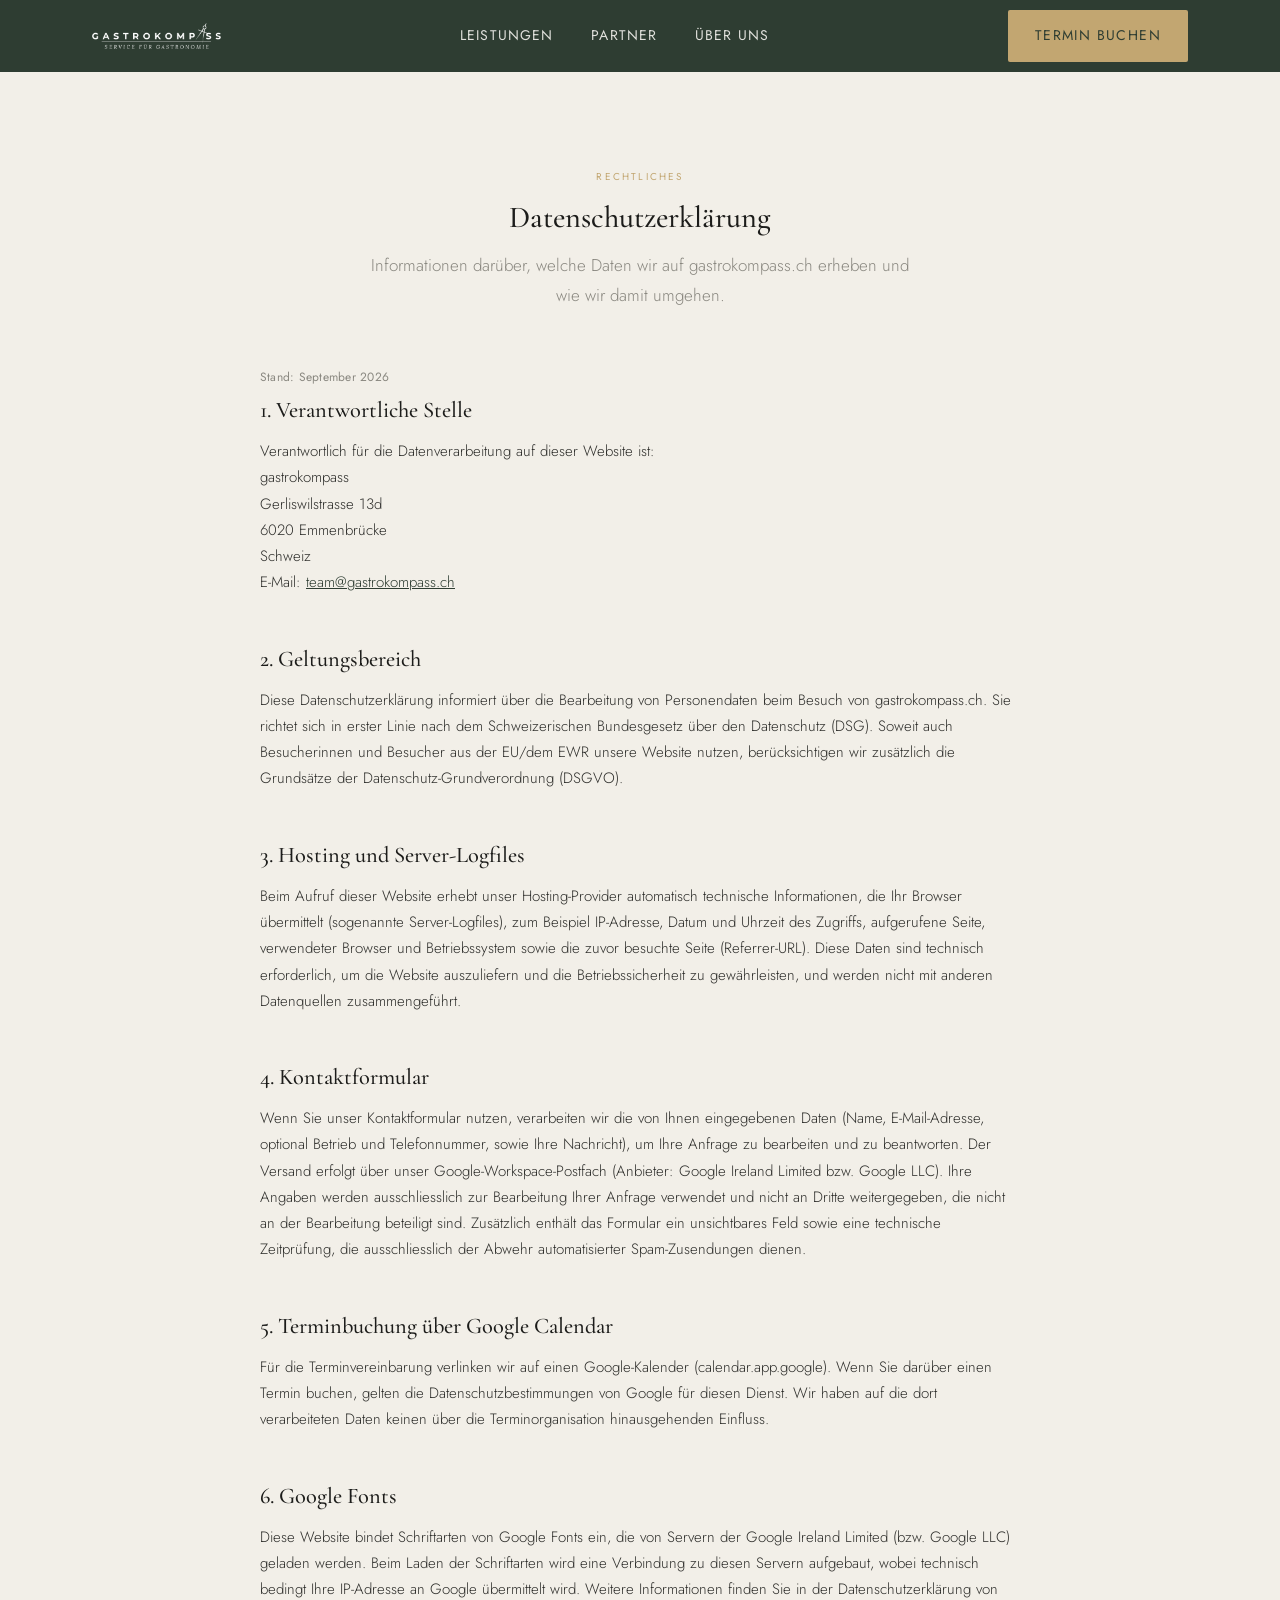
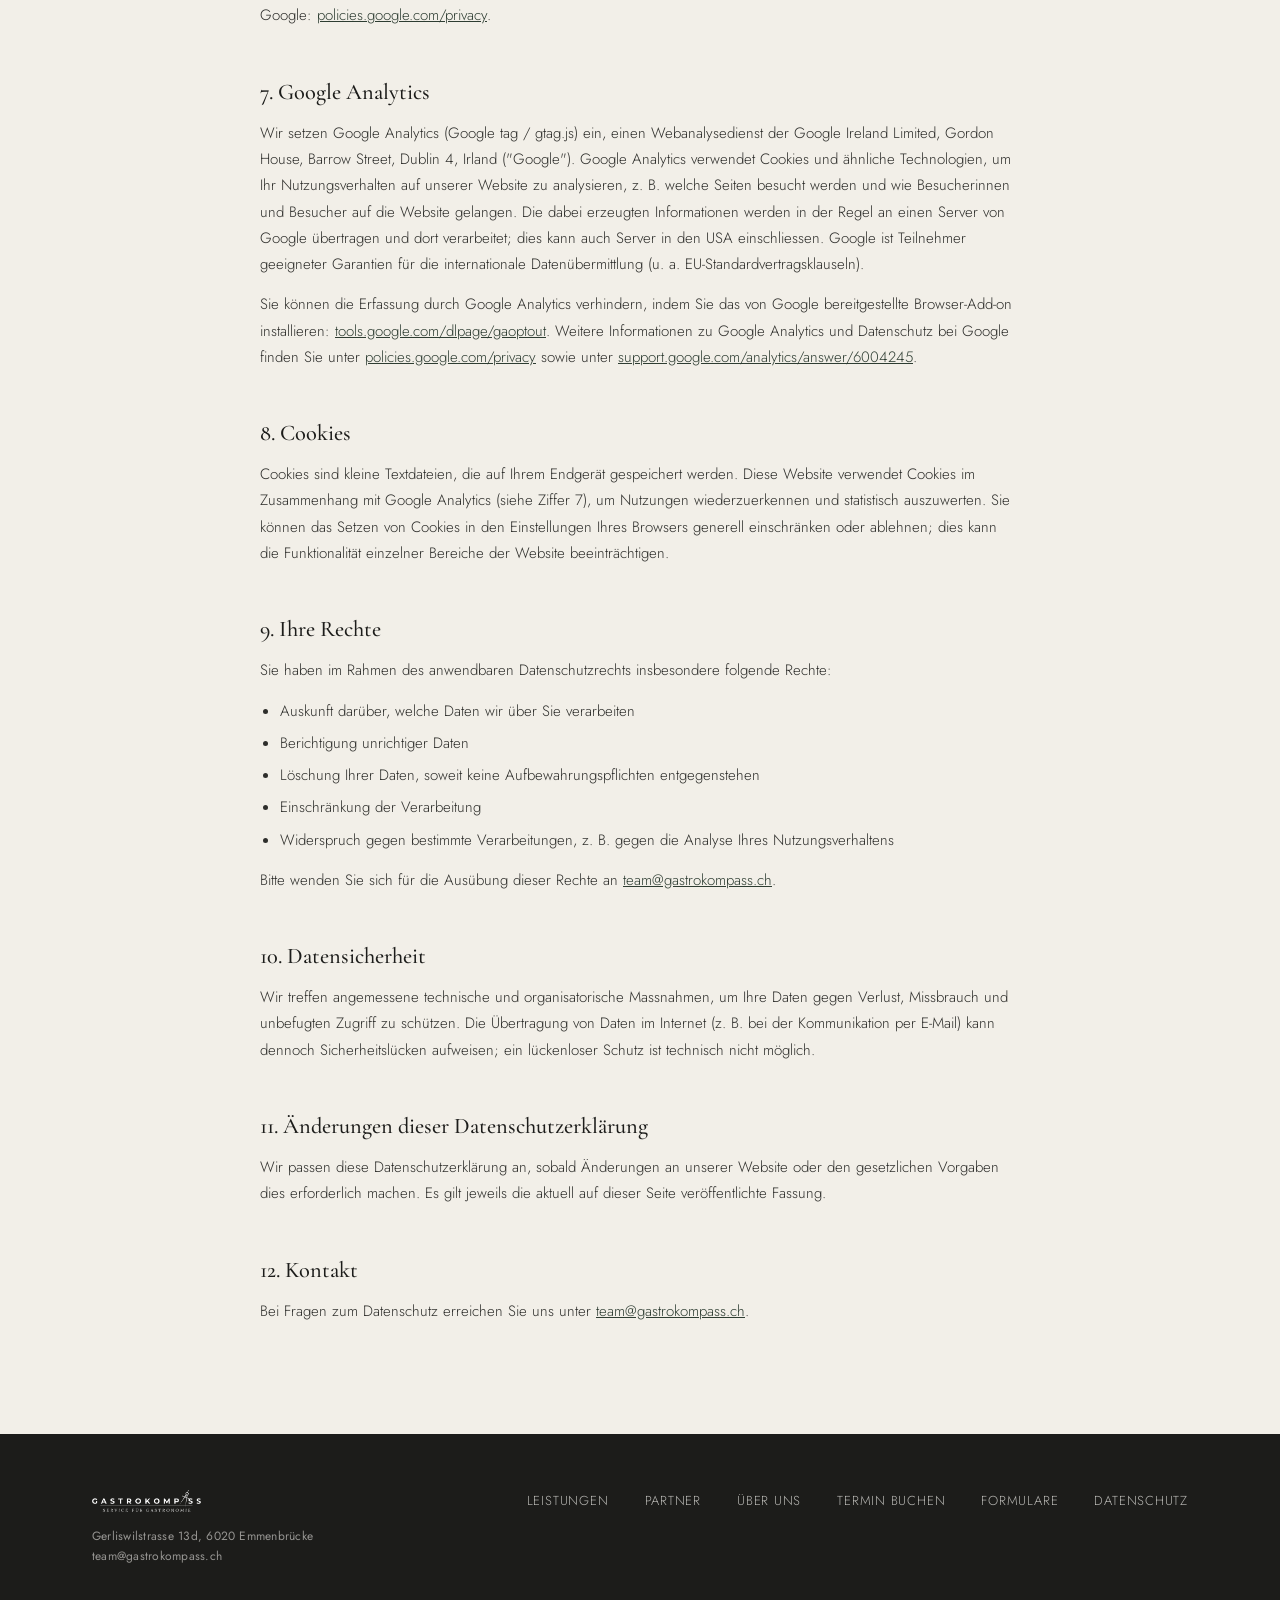
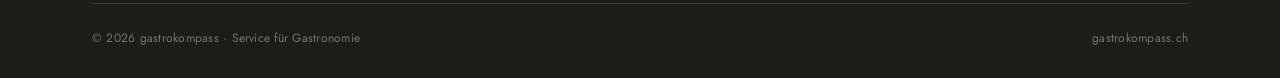
==== datenschutz.html @ 925b4db6 "Datenschutzerklärung ergänzen - Neue Seite datenschutz.html mit Informationen zu Hosting/Server-Logf" ====
<!DOCTYPE html>
<html lang="de">
<head>
<meta charset="UTF-8">
<meta name="viewport" content="width=device-width, initial-scale=1.0">

<!-- Google tag (gtag.js) -->
<script async src="https://www.googletagmanager.com/gtag/js?id=G-KSNFC1RGY9"></script>
<script>
  window.dataLayer = window.dataLayer || [];
  function gtag(){dataLayer.push(arguments);}
  gtag('js', new Date());

  gtag('config', 'G-KSNFC1RGY9');
</script>

<title>Datenschutzerklärung | gastrokompass</title>
<meta name="description" content="Datenschutzerklärung von gastrokompass — Informationen zur Verarbeitung personenbezogener Daten auf gastrokompass.ch.">
<link rel="canonical" href="https://www.gastrokompass.ch/datenschutz.html">
<link rel="icon" type="image/png" href="img/compass.png">
<link rel="preconnect" href="https://fonts.googleapis.com">
<link rel="preconnect" href="https://fonts.gstatic.com" crossorigin>
<link href="https://fonts.googleapis.com/css2?family=Cormorant+Garamond:ital,wght@0,300;0,400;0,500;0,600;1,300;1,400&family=Jost:wght@200;300;400;500&display=swap" rel="stylesheet">
<link rel="stylesheet" href="css/base.css">
<link rel="stylesheet" href="css/legal.css">
</head>
<body>

<header>
  <div class="wrap nav-inner">
    <a href="index.html" class="logo-link"><img src="img/logo.png" alt="gastrokompass"></a>
    <nav class="primary-nav">
      <a class="nav-link" href="index.html#leistungen">Leistungen</a>
      <a class="nav-link" href="index.html#partner">Partner</a>
      <a class="nav-link" href="index.html#ueber-uns">Über uns</a>
    </nav>
    <div class="nav-cta">
      <a class="btn btn-accent" href="index.html#termin">Termin buchen</a>
      <button class="burger" id="burgerBtn" aria-label="Menü öffnen">
        <span></span><span></span><span></span>
      </button>
    </div>
  </div>
  <div class="mobile-panel" id="mobilePanel">
    <a href="index.html#leistungen">Leistungen</a>
    <a href="index.html#partner">Partner</a>
    <a href="index.html#ueber-uns">Über uns</a>
    <a href="index.html#termin">Termin buchen</a>
  </div>
</header>

<section class="block">
  <div class="wrap">
    <div class="section-head">
      <span class="eyebrow">Rechtliches</span>
      <h1 class="heading-section">Datenschutzerklärung</h1>
      <p class="lead">Informationen darüber, welche Daten wir auf gastrokompass.ch erheben und wie wir damit umgehen.</p>
    </div>

    <div class="legal-content">
      <span class="caption">Stand: September 2026</span>

      <h2>1. Verantwortliche Stelle</h2>
      <p>
        Verantwortlich für die Datenverarbeitung auf dieser Website ist:<br>
        gastrokompass<br>
        Gerliswilstrasse 13d<br>
        6020 Emmenbrücke<br>
        Schweiz<br>
        E-Mail: <a href="mailto:team@gastrokompass.ch">team@gastrokompass.ch</a>
      </p>

      <h2>2. Geltungsbereich</h2>
      <p>
        Diese Datenschutzerklärung informiert über die Bearbeitung von Personendaten beim Besuch
        von gastrokompass.ch. Sie richtet sich in erster Linie nach dem Schweizerischen
        Bundesgesetz über den Datenschutz (DSG). Soweit auch Besucherinnen und Besucher aus der
        EU/dem EWR unsere Website nutzen, berücksichtigen wir zusätzlich die Grundsätze der
        Datenschutz-Grundverordnung (DSGVO).
      </p>

      <h2>3. Hosting und Server-Logfiles</h2>
      <p>
        Beim Aufruf dieser Website erhebt unser Hosting-Provider automatisch technische
        Informationen, die Ihr Browser übermittelt (sogenannte Server-Logfiles), zum Beispiel
        IP-Adresse, Datum und Uhrzeit des Zugriffs, aufgerufene Seite, verwendeter Browser und
        Betriebssystem sowie die zuvor besuchte Seite (Referrer-URL). Diese Daten sind technisch
        erforderlich, um die Website auszuliefern und die Betriebssicherheit zu gewährleisten, und
        werden nicht mit anderen Datenquellen zusammengeführt.
      </p>

      <h2>4. Kontaktformular</h2>
      <p>
        Wenn Sie unser Kontaktformular nutzen, verarbeiten wir die von Ihnen eingegebenen Daten
        (Name, E-Mail-Adresse, optional Betrieb und Telefonnummer, sowie Ihre Nachricht), um Ihre
        Anfrage zu bearbeiten und zu beantworten. Der Versand erfolgt über unser
        Google-Workspace-Postfach (Anbieter: Google Ireland Limited bzw. Google LLC). Ihre Angaben
        werden ausschliesslich zur Bearbeitung Ihrer Anfrage verwendet und nicht an Dritte
        weitergegeben, die nicht an der Bearbeitung beteiligt sind. Zusätzlich enthält das
        Formular ein unsichtbares Feld sowie eine technische Zeitprüfung, die ausschliesslich der
        Abwehr automatisierter Spam-Zusendungen dienen.
      </p>

      <h2>5. Terminbuchung über Google Calendar</h2>
      <p>
        Für die Terminvereinbarung verlinken wir auf einen Google-Kalender
        (calendar.app.google). Wenn Sie darüber einen Termin buchen, gelten die
        Datenschutzbestimmungen von Google für diesen Dienst. Wir haben auf die dort verarbeiteten
        Daten keinen über die Terminorganisation hinausgehenden Einfluss.
      </p>

      <h2>6. Google Fonts</h2>
      <p>
        Diese Website bindet Schriftarten von Google Fonts ein, die von Servern der Google
        Ireland Limited (bzw. Google LLC) geladen werden. Beim Laden der Schriftarten wird eine
        Verbindung zu diesen Servern aufgebaut, wobei technisch bedingt Ihre IP-Adresse an Google
        übermittelt wird. Weitere Informationen finden Sie in der Datenschutzerklärung von Google:
        <a href="https://policies.google.com/privacy" target="_blank" rel="noopener">policies.google.com/privacy</a>.
      </p>

      <h2>7. Google Analytics</h2>
      <p>
        Wir setzen Google Analytics (Google tag / gtag.js) ein, einen Webanalysedienst der Google
        Ireland Limited, Gordon House, Barrow Street, Dublin 4, Irland ("Google"). Google
        Analytics verwendet Cookies und ähnliche Technologien, um Ihr Nutzungsverhalten auf
        unserer Website zu analysieren, z. B. welche Seiten besucht werden und wie Besucherinnen
        und Besucher auf die Website gelangen. Die dabei erzeugten Informationen werden in der
        Regel an einen Server von Google übertragen und dort verarbeitet; dies kann auch Server in
        den USA einschliessen. Google ist Teilnehmer geeigneter Garantien für die internationale
        Datenübermittlung (u. a. EU-Standardvertragsklauseln).
      </p>
      <p>
        Sie können die Erfassung durch Google Analytics verhindern, indem Sie das von Google
        bereitgestellte Browser-Add-on installieren:
        <a href="https://tools.google.com/dlpage/gaoptout" target="_blank" rel="noopener">tools.google.com/dlpage/gaoptout</a>.
        Weitere Informationen zu Google Analytics und Datenschutz bei Google finden Sie unter
        <a href="https://policies.google.com/privacy" target="_blank" rel="noopener">policies.google.com/privacy</a>
        sowie unter
        <a href="https://support.google.com/analytics/answer/6004245" target="_blank" rel="noopener">support.google.com/analytics/answer/6004245</a>.
      </p>

      <h2>8. Cookies</h2>
      <p>
        Cookies sind kleine Textdateien, die auf Ihrem Endgerät gespeichert werden. Diese Website
        verwendet Cookies im Zusammenhang mit Google Analytics (siehe Ziffer 7), um Nutzungen
        wiederzuerkennen und statistisch auszuwerten. Sie können das Setzen von Cookies in den
        Einstellungen Ihres Browsers generell einschränken oder ablehnen; dies kann die
        Funktionalität einzelner Bereiche der Website beeinträchtigen.
      </p>

      <h2>9. Ihre Rechte</h2>
      <p>Sie haben im Rahmen des anwendbaren Datenschutzrechts insbesondere folgende Rechte:</p>
      <ul>
        <li>Auskunft darüber, welche Daten wir über Sie verarbeiten</li>
        <li>Berichtigung unrichtiger Daten</li>
        <li>Löschung Ihrer Daten, soweit keine Aufbewahrungspflichten entgegenstehen</li>
        <li>Einschränkung der Verarbeitung</li>
        <li>Widerspruch gegen bestimmte Verarbeitungen, z. B. gegen die Analyse Ihres
          Nutzungsverhaltens</li>
      </ul>
      <p>
        Bitte wenden Sie sich für die Ausübung dieser Rechte an
        <a href="mailto:team@gastrokompass.ch">team@gastrokompass.ch</a>.
      </p>

      <h2>10. Datensicherheit</h2>
      <p>
        Wir treffen angemessene technische und organisatorische Massnahmen, um Ihre Daten gegen
        Verlust, Missbrauch und unbefugten Zugriff zu schützen. Die Übertragung von Daten im
        Internet (z. B. bei der Kommunikation per E-Mail) kann dennoch Sicherheitslücken
        aufweisen; ein lückenloser Schutz ist technisch nicht möglich.
      </p>

      <h2>11. Änderungen dieser Datenschutzerklärung</h2>
      <p>
        Wir passen diese Datenschutzerklärung an, sobald Änderungen an unserer Website oder den
        gesetzlichen Vorgaben dies erforderlich machen. Es gilt jeweils die aktuell auf dieser
        Seite veröffentlichte Fassung.
      </p>

      <h2>12. Kontakt</h2>
      <p>
        Bei Fragen zum Datenschutz erreichen Sie uns unter
        <a href="mailto:team@gastrokompass.ch">team@gastrokompass.ch</a>.
      </p>
    </div>
  </div>
</section>

<footer>
  <div class="wrap">
    <div class="footer-top">
      <div class="footer-col">
        <div class="footer-logo"><img src="img/logo.png" alt="gastrokompass"></div>
        <p class="caption">Gerliswilstrasse 13d, 6020 Emmenbrücke<br>team@gastrokompass.ch</p>
      </div>
      <nav class="footer-nav">
        <a href="index.html#leistungen">Leistungen</a>
        <a href="index.html#partner">Partner</a>
        <a href="index.html#ueber-uns">Über uns</a>
        <a href="index.html#termin">Termin buchen</a>
        <a href="formulare.html">Formulare</a>
        <a href="datenschutz.html">Datenschutz</a>
      </nav>
    </div>
    <div class="footer-bottom">
      <span class="caption">© <span id="copyrightYear">2026</span> gastrokompass · Service für Gastronomie</span>
      <span class="caption">gastrokompass.ch</span>
    </div>
  </div>
</footer>

<script src="js/base.js"></script>
</body>
</html>
---- css/base.css ----
/* ==========================================================================
   gastrokompass — base.css
   Geteilte Basis für alle Seiten: Variablen, Typografie, Header, Buttons, Footer
   ========================================================================== */

:root{
  --primary:#2E3D32;
  --primary-hover:#3D5244;
  --primary-light:#EEF2EE;
  --accent:#C2A671;
  --accent-light:#D4BC92;
  --accent-surface:#F7F0E4;
  --black:#1C1C1A;
  --black-soft:#2E2E2B;
  --gray-mid:#8A8880;
  --gray-light:#E8E5DE;
  --white-warm:#F2EFE8;
  --white-pure:#FAF8F4;

  --font-display:'Cormorant Garamond', serif;
  --font-body:'Jost', sans-serif;

  --max-w:1160px;
}

*{ box-sizing:border-box; }
html{ scroll-behavior:smooth; }
body{
  margin:0;
  background:var(--white-warm);
  color:var(--black);
  font-family:var(--font-body);
  font-weight:300;
  font-size:16px;
  line-height:1.7;
  -webkit-font-smoothing:antialiased;
}
img{ max-width:100%; display:block; }
a{ color:inherit; text-decoration:none; }
section{ scroll-margin-top:84px; }

.wrap{
  max-width:var(--max-w);
  margin:0 auto;
  padding:0 32px;
}

/* ===== TYPOGRAFIE ===== */
.eyebrow{
  font-family:var(--font-body);
  font-weight:400;
  font-size:10px;
  letter-spacing:0.22em;
  text-transform:uppercase;
  color:var(--accent);
}
.display{
  font-family:var(--font-display);
  font-weight:400;
  font-size:clamp(2.1rem, 4.4vw, 3.4rem);
  line-height:1.12;
  color:var(--black);
  margin:0;
}
.display em{
  font-style:italic;
  font-weight:300;
  color:var(--primary);
}
.heading-section{
  font-family:var(--font-display);
  font-weight:500;
  font-size:clamp(1.6rem, 2.6vw, 1.9rem);
  line-height:1.25;
  color:var(--black);
  margin:0;
}
.heading-card{
  font-family:var(--font-display);
  font-weight:500;
  font-size:1.25rem;
  line-height:1.3;
  color:var(--black);
  text-transform:uppercase;
  letter-spacing:0.03em;
  margin:0;
}
.h3{
  font-family:var(--font-display);
  font-weight:600;
  font-size:1.0625rem;
  line-height:1.4;
  color:var(--black);
  text-transform:uppercase;
  letter-spacing:0.04em;
  margin:0;
}
.lead{
  font-family:var(--font-body);
  font-weight:300;
  font-size:1.125rem;
  line-height:1.75;
  color:var(--black-soft);
}
p{ margin:0; }
.caption{
  font-family:var(--font-body);
  font-weight:400;
  font-size:12px;
  color:var(--gray-mid);
  letter-spacing:0.02em;
}

/* ===== SECTION-RAHMEN (wiederverwendbar) ===== */
.section-head{
  text-align:center;
  max-width:560px;
  margin:0 auto 56px;
}
.section-head .eyebrow{ display:block; margin-bottom:14px; }
.section-head .heading-section{ margin-bottom:14px; }
.section-head .lead{ color:var(--gray-mid); font-size:1.0625rem; }

section.block{ padding:96px 0; }
section.block.tight{ padding:72px 0; }
section.block.alt{ background:var(--white-pure); }

/* ===== HEADER / NAV ===== */
header{
  position:sticky;
  top:0;
  z-index:100;
  background:var(--primary);
}
.nav-inner{
  display:flex;
  align-items:center;
  justify-content:space-between;
  height:72px;
}
.logo-link img{ height:26px; width:auto; filter:brightness(0) invert(1); }
nav.primary-nav{
  display:flex;
  align-items:center;
  gap:38px;
}
nav.primary-nav a.nav-link{
  font-family:var(--font-body);
  font-weight:400;
  font-size:14px;
  letter-spacing:0.08em;
  text-transform:uppercase;
  color:var(--white-pure);
  opacity:0.88;
  transition:opacity .2s ease, color .2s ease;
  white-space:nowrap;
}
nav.primary-nav a.nav-link:hover{ opacity:1; color:var(--accent-light); }

/* ===== BUTTONS ===== */
.btn{
  display:inline-flex;
  align-items:center;
  justify-content:center;
  gap:8px;
  font-family:var(--font-body);
  font-weight:400;
  font-size:14px;
  letter-spacing:0.1em;
  text-transform:uppercase;
  padding:13px 26px;
  border-radius:2px;
  border:1px solid transparent;
  cursor:pointer;
  transition:background .2s ease, color .2s ease, border-color .2s ease;
  white-space:nowrap;
}
.btn-primary{ background:var(--primary); color:var(--white-pure); }
.btn-primary:hover{ background:var(--primary-hover); }
.btn-primary-outline{ background:transparent; color:var(--primary); border-color:var(--primary); }
.btn-primary-outline:hover{ background:var(--primary); color:var(--white-pure); }
.btn-accent{ background:var(--accent); color:var(--primary); }
.btn-accent:hover{ background:var(--accent-light); }
.btn-on-dark{ background:var(--accent); color:var(--primary); }
.btn-on-dark:hover{ background:var(--accent-light); }
.btn-ghost-on-dark{ background:transparent; color:var(--white-pure); border-color:rgba(250,248,244,0.4); }
.btn-ghost-on-dark:hover{ border-color:var(--white-pure); }

.nav-cta{ display:flex; align-items:center; gap:18px; }
.burger{
  display:none;
  background:none;
  border:none;
  cursor:pointer;
  padding:6px;
  flex-direction:column;
  gap:5px;
}
.burger span{ width:22px; height:1px; background:var(--white-pure); display:block; }

.mobile-panel{
  display:none;
  flex-direction:column;
  gap:0;
  background:var(--primary-hover);
  overflow:hidden;
  max-height:0;
  transition:max-height .3s ease;
}
.mobile-panel a{
  padding:16px 32px;
  font-family:var(--font-body);
  font-size:14px;
  letter-spacing:0.04em;
  text-transform:uppercase;
  color:var(--white-pure);
  border-top:1px solid rgba(250,248,244,0.12);
}
.mobile-panel.open{ max-height:400px; }

@media (max-width:860px){
  nav.primary-nav{ display:none; }
  .nav-cta .btn-accent{ padding:9px 16px; font-size:11px; }
  .burger{ display:flex; }
  .mobile-panel{ display:flex; }
}

/* ===== FOOTER ===== */
footer{ background:var(--black); padding:56px 0 30px; }
.footer-top{
  display:flex;
  justify-content:space-between;
  align-items:flex-start;
  flex-wrap:wrap;
  gap:32px;
  padding-bottom:36px;
  border-bottom:1px solid rgba(250,248,244,0.12);
}
.footer-logo img{ height:22px; filter:brightness(0) invert(1); margin-bottom:14px; }
.footer-col .caption{ color:rgba(250,248,244,0.55); }
.footer-nav{ display:flex; gap:36px; flex-wrap:wrap; }
.footer-nav a{
  font-family:var(--font-body);
  font-size:13px;
  letter-spacing:0.06em;
  text-transform:uppercase;
  color:rgba(250,248,244,0.7);
}
.footer-nav a:hover{ color:var(--accent-light); }
.footer-bottom{
  display:flex;
  justify-content:space-between;
  flex-wrap:wrap;
  gap:10px;
  padding-top:24px;
}
.footer-bottom .caption{ color:rgba(250,248,244,0.4); }
---- css/legal.css ----
/* ==========================================================================
   gastrokompass — legal.css
   Nur für Rechtstexte (datenschutz.html)
   ========================================================================== */

.legal-content{
  max-width:760px;
  margin:0 auto;
}
.legal-content h2{
  font-family:var(--font-display);
  font-weight:500;
  font-size:1.4rem;
  line-height:1.3;
  color:var(--black);
  margin:48px 0 14px;
}
.legal-content h2:first-of-type{ margin-top:0; }
.legal-content h3{
  font-family:var(--font-body);
  font-weight:500;
  font-size:1rem;
  color:var(--black);
  text-transform:none;
  letter-spacing:0;
  margin:24px 0 8px;
}
.legal-content p{
  color:var(--black-soft);
  font-size:15px;
  line-height:1.75;
  margin-bottom:14px;
}
.legal-content ul{
  margin:0 0 14px;
  padding-left:20px;
  color:var(--black-soft);
  font-size:15px;
  line-height:1.75;
}
.legal-content li{ margin-bottom:6px; }
.legal-content a{ color:var(--primary); text-decoration:underline; }
.legal-content .caption{ display:block; margin-bottom:8px; }
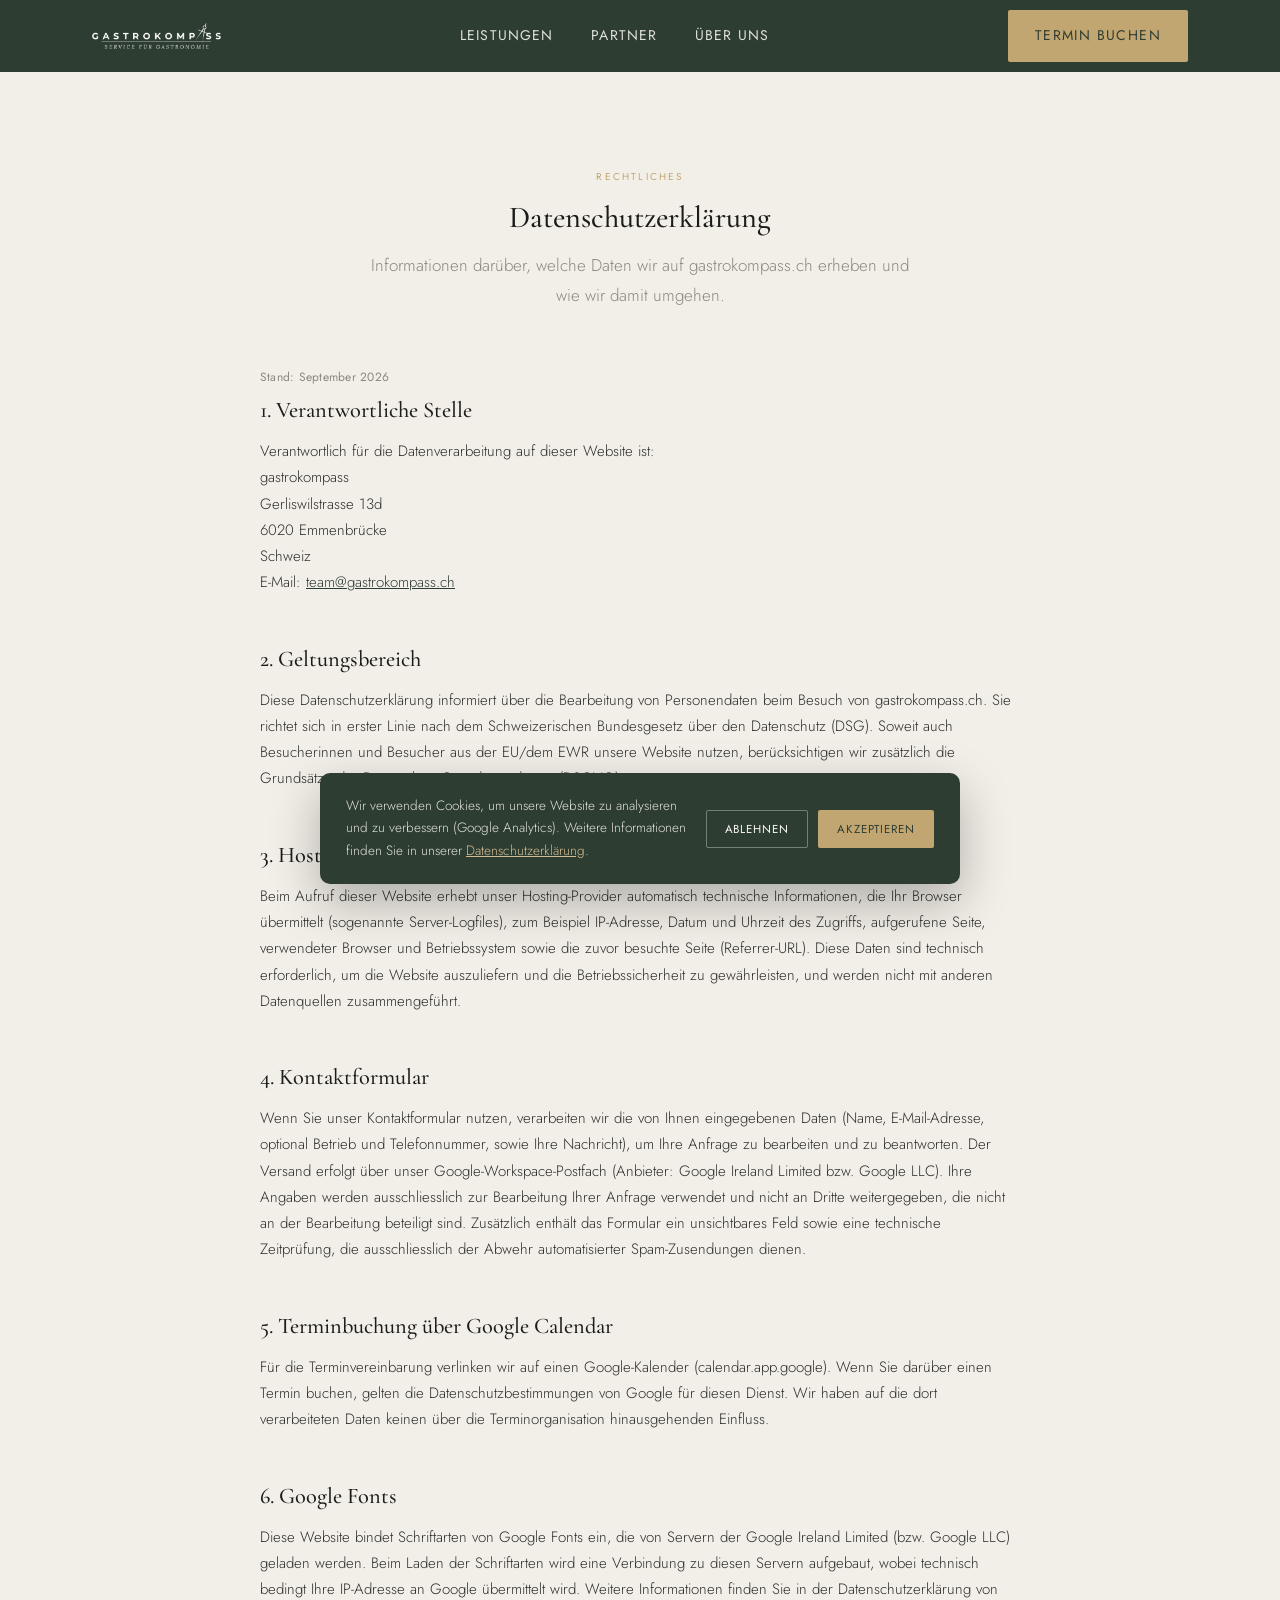
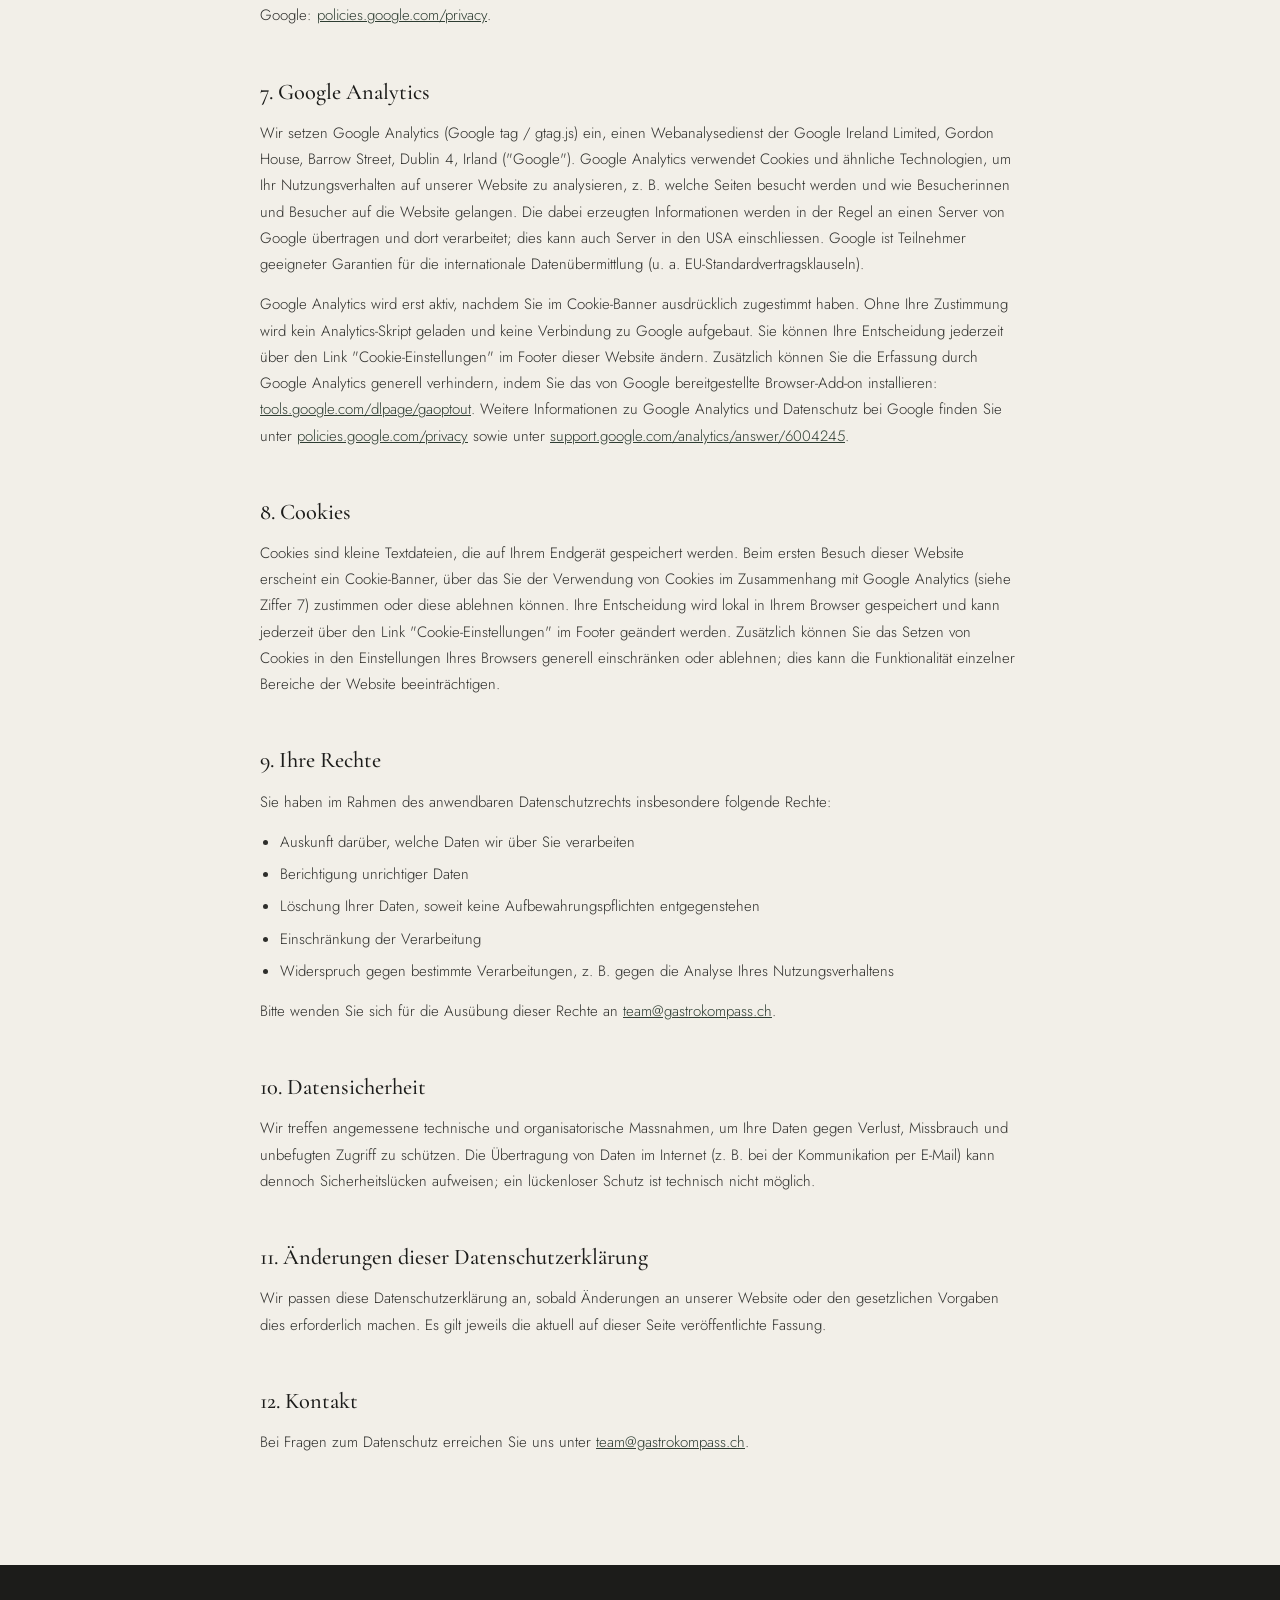
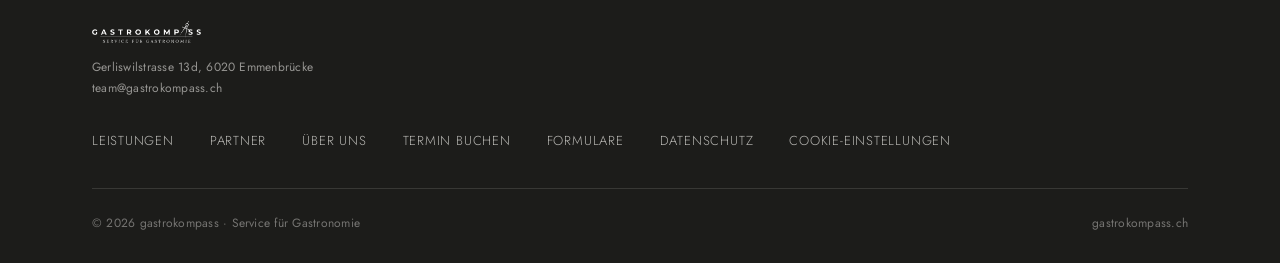
==== commit 67ec02de: "Cookie-Consent-Banner ergänzen, Google Analytics erst nach Zustimmung laden - Neuer, eigens gestalte" ====
--- a/datenschutz.html
+++ b/datenschutz.html
@@ -3,17 +3,6 @@
 <head>
 <meta charset="UTF-8">
 <meta name="viewport" content="width=device-width, initial-scale=1.0">
-
-<!-- Google tag (gtag.js) -->
-<script async src="https://www.googletagmanager.com/gtag/js?id=G-KSNFC1RGY9"></script>
-<script>
-  window.dataLayer = window.dataLayer || [];
-  function gtag(){dataLayer.push(arguments);}
-  gtag('js', new Date());
-
-  gtag('config', 'G-KSNFC1RGY9');
-</script>
-
 <title>Datenschutzerklärung | gastrokompass</title>
 <meta name="description" content="Datenschutzerklärung von gastrokompass — Informationen zur Verarbeitung personenbezogener Daten auf gastrokompass.ch.">
 <link rel="canonical" href="https://www.gastrokompass.ch/datenschutz.html">
@@ -23,6 +12,7 @@
 <link href="https://fonts.googleapis.com/css2?family=Cormorant+Garamond:ital,wght@0,300;0,400;0,500;0,600;1,300;1,400&family=Jost:wght@200;300;400;500&display=swap" rel="stylesheet">
 <link rel="stylesheet" href="css/base.css">
 <link rel="stylesheet" href="css/legal.css">
+<link rel="stylesheet" href="css/cookie-consent.css">
 </head>
 <body>
 
@@ -130,7 +120,11 @@
         Datenübermittlung (u. a. EU-Standardvertragsklauseln).
       </p>
       <p>
-        Sie können die Erfassung durch Google Analytics verhindern, indem Sie das von Google
+        Google Analytics wird erst aktiv, nachdem Sie im Cookie-Banner ausdrücklich zugestimmt
+        haben. Ohne Ihre Zustimmung wird kein Analytics-Skript geladen und keine Verbindung zu
+        Google aufgebaut. Sie können Ihre Entscheidung jederzeit über den Link
+        "Cookie-Einstellungen" im Footer dieser Website ändern. Zusätzlich können Sie die
+        Erfassung durch Google Analytics generell verhindern, indem Sie das von Google
         bereitgestellte Browser-Add-on installieren:
         <a href="https://tools.google.com/dlpage/gaoptout" target="_blank" rel="noopener">tools.google.com/dlpage/gaoptout</a>.
         Weitere Informationen zu Google Analytics und Datenschutz bei Google finden Sie unter
@@ -141,11 +135,13 @@
 
       <h2>8. Cookies</h2>
       <p>
-        Cookies sind kleine Textdateien, die auf Ihrem Endgerät gespeichert werden. Diese Website
-        verwendet Cookies im Zusammenhang mit Google Analytics (siehe Ziffer 7), um Nutzungen
-        wiederzuerkennen und statistisch auszuwerten. Sie können das Setzen von Cookies in den
-        Einstellungen Ihres Browsers generell einschränken oder ablehnen; dies kann die
-        Funktionalität einzelner Bereiche der Website beeinträchtigen.
+        Cookies sind kleine Textdateien, die auf Ihrem Endgerät gespeichert werden. Beim ersten
+        Besuch dieser Website erscheint ein Cookie-Banner, über das Sie der Verwendung von Cookies
+        im Zusammenhang mit Google Analytics (siehe Ziffer 7) zustimmen oder diese ablehnen können.
+        Ihre Entscheidung wird lokal in Ihrem Browser gespeichert und kann jederzeit über den Link
+        "Cookie-Einstellungen" im Footer geändert werden. Zusätzlich können Sie das Setzen von
+        Cookies in den Einstellungen Ihres Browsers generell einschränken oder ablehnen; dies kann
+        die Funktionalität einzelner Bereiche der Website beeinträchtigen.
       </p>
 
       <h2>9. Ihre Rechte</h2>
@@ -201,6 +197,7 @@
         <a href="index.html#termin">Termin buchen</a>
         <a href="formulare.html">Formulare</a>
         <a href="datenschutz.html">Datenschutz</a>
+        <a href="#" class="cookie-settings-link">Cookie-Einstellungen</a>
       </nav>
     </div>
     <div class="footer-bottom">
@@ -211,5 +208,6 @@
 </footer>
 
 <script src="js/base.js"></script>
+<script src="js/consent.js"></script>
 </body>
 </html>
--- a/css/cookie-consent.css
+++ b/css/cookie-consent.css
@@ -0,0 +1,66 @@
+/* ==========================================================================
+   gastrokompass — cookie-consent.css
+   Cookie-Consent-Banner, auf allen Seiten eingebunden
+   ========================================================================== */
+
+.cookie-consent{
+  position:fixed;
+  left:16px;
+  right:16px;
+  bottom:16px;
+  z-index:200;
+  display:flex;
+  justify-content:center;
+  pointer-events:none;
+}
+.cookie-consent-inner{
+  pointer-events:auto;
+  width:100%;
+  max-width:640px;
+  background:var(--primary);
+  color:var(--white-pure);
+  border-radius:10px;
+  box-shadow:0 18px 50px rgba(0,0,0,0.28);
+  padding:22px 26px;
+  display:flex;
+  flex-wrap:wrap;
+  align-items:center;
+  gap:18px;
+  opacity:0;
+  transform:translateY(16px);
+  transition:opacity .35s ease, transform .35s ease;
+}
+.cookie-consent.visible .cookie-consent-inner{
+  opacity:1;
+  transform:translateY(0);
+}
+.cookie-consent-text{
+  flex:1 1 320px;
+  margin:0;
+  font-family:var(--font-body);
+  font-weight:300;
+  font-size:13.5px;
+  line-height:1.65;
+  color:rgba(250,248,244,0.88);
+}
+.cookie-consent-text a{ color:var(--accent-light); text-decoration:underline; }
+.cookie-consent-actions{
+  display:flex;
+  gap:10px;
+  flex:0 0 auto;
+  margin-left:auto;
+}
+.cookie-consent-actions .btn{ padding:10px 18px; font-size:11.5px; letter-spacing:0.08em; }
+.cookie-consent-actions .btn-primary-outline{
+  border-color:rgba(250,248,244,0.35);
+  color:var(--white-pure);
+  background:transparent;
+}
+.cookie-consent-actions .btn-primary-outline:hover{
+  background:rgba(250,248,244,0.12);
+}
+
+@media (max-width:560px){
+  .cookie-consent-inner{ flex-direction:column; align-items:stretch; }
+  .cookie-consent-actions{ margin-left:0; justify-content:flex-end; }
+}
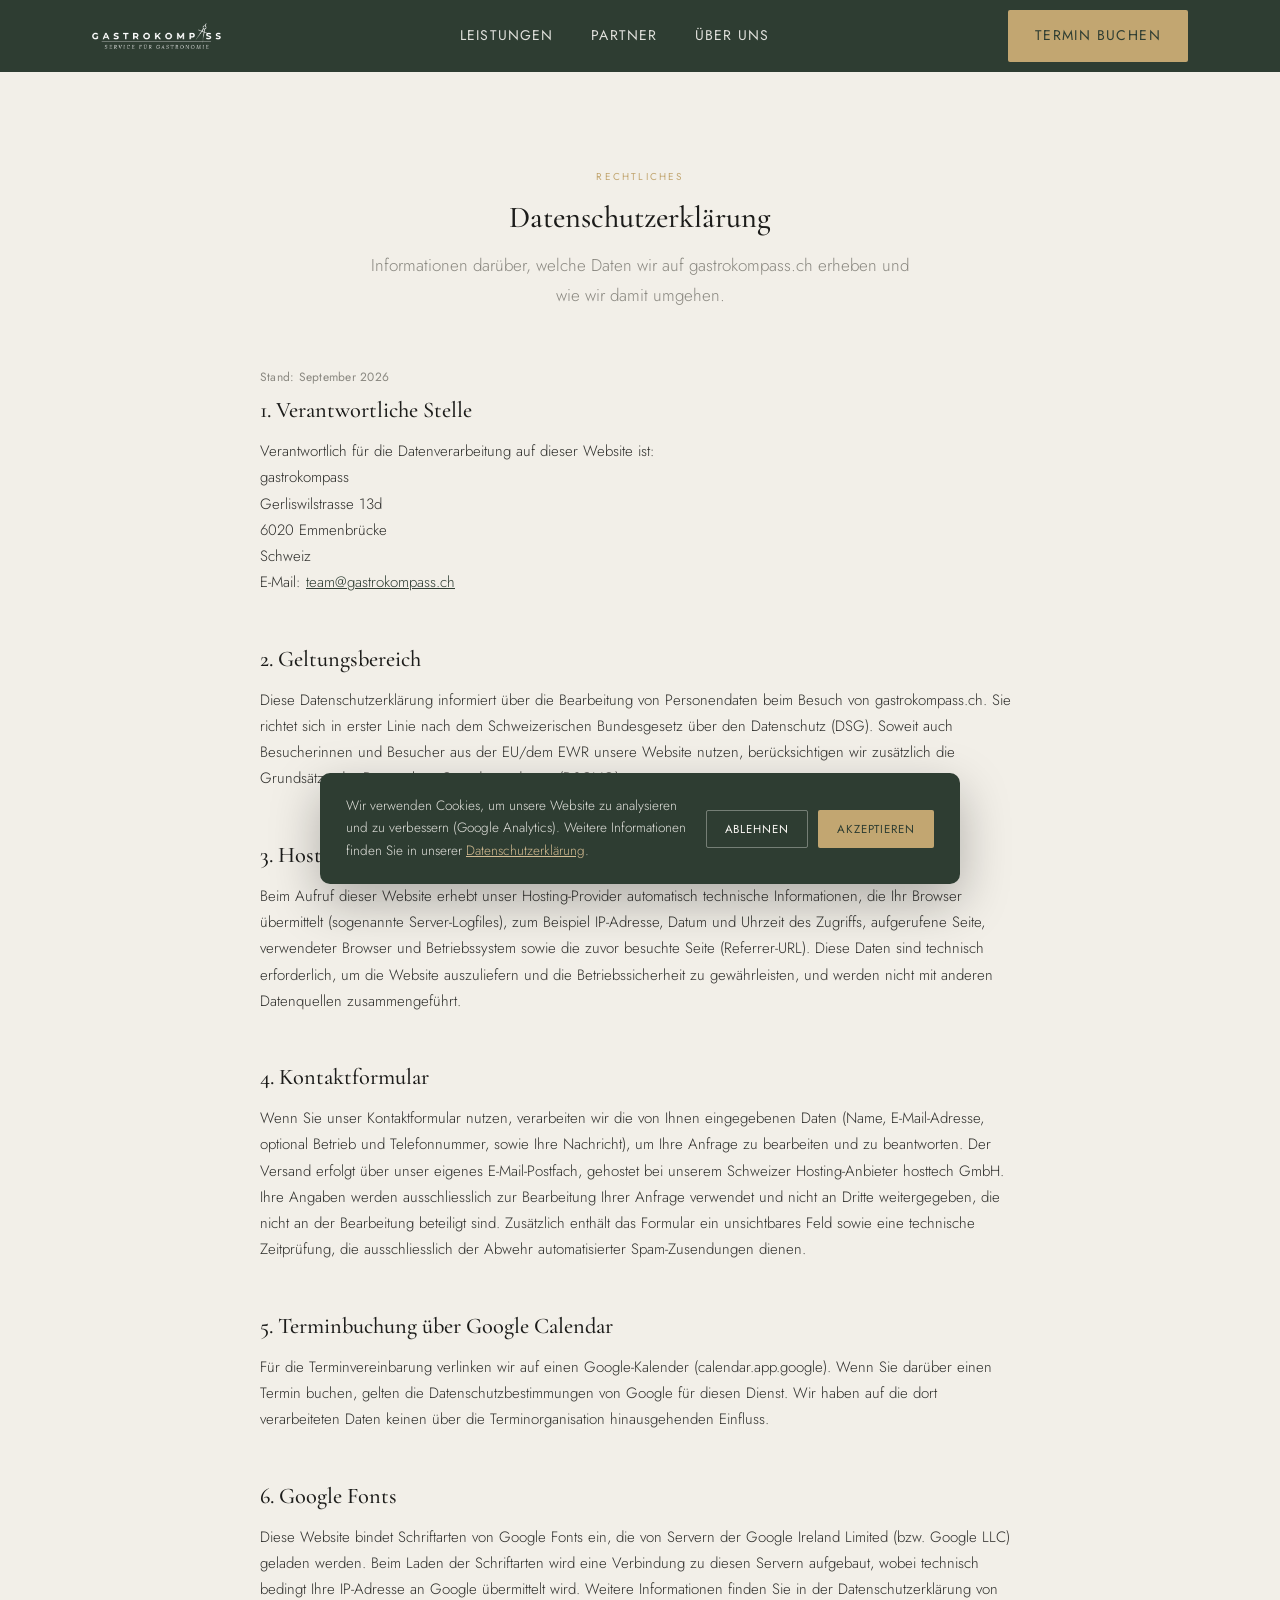
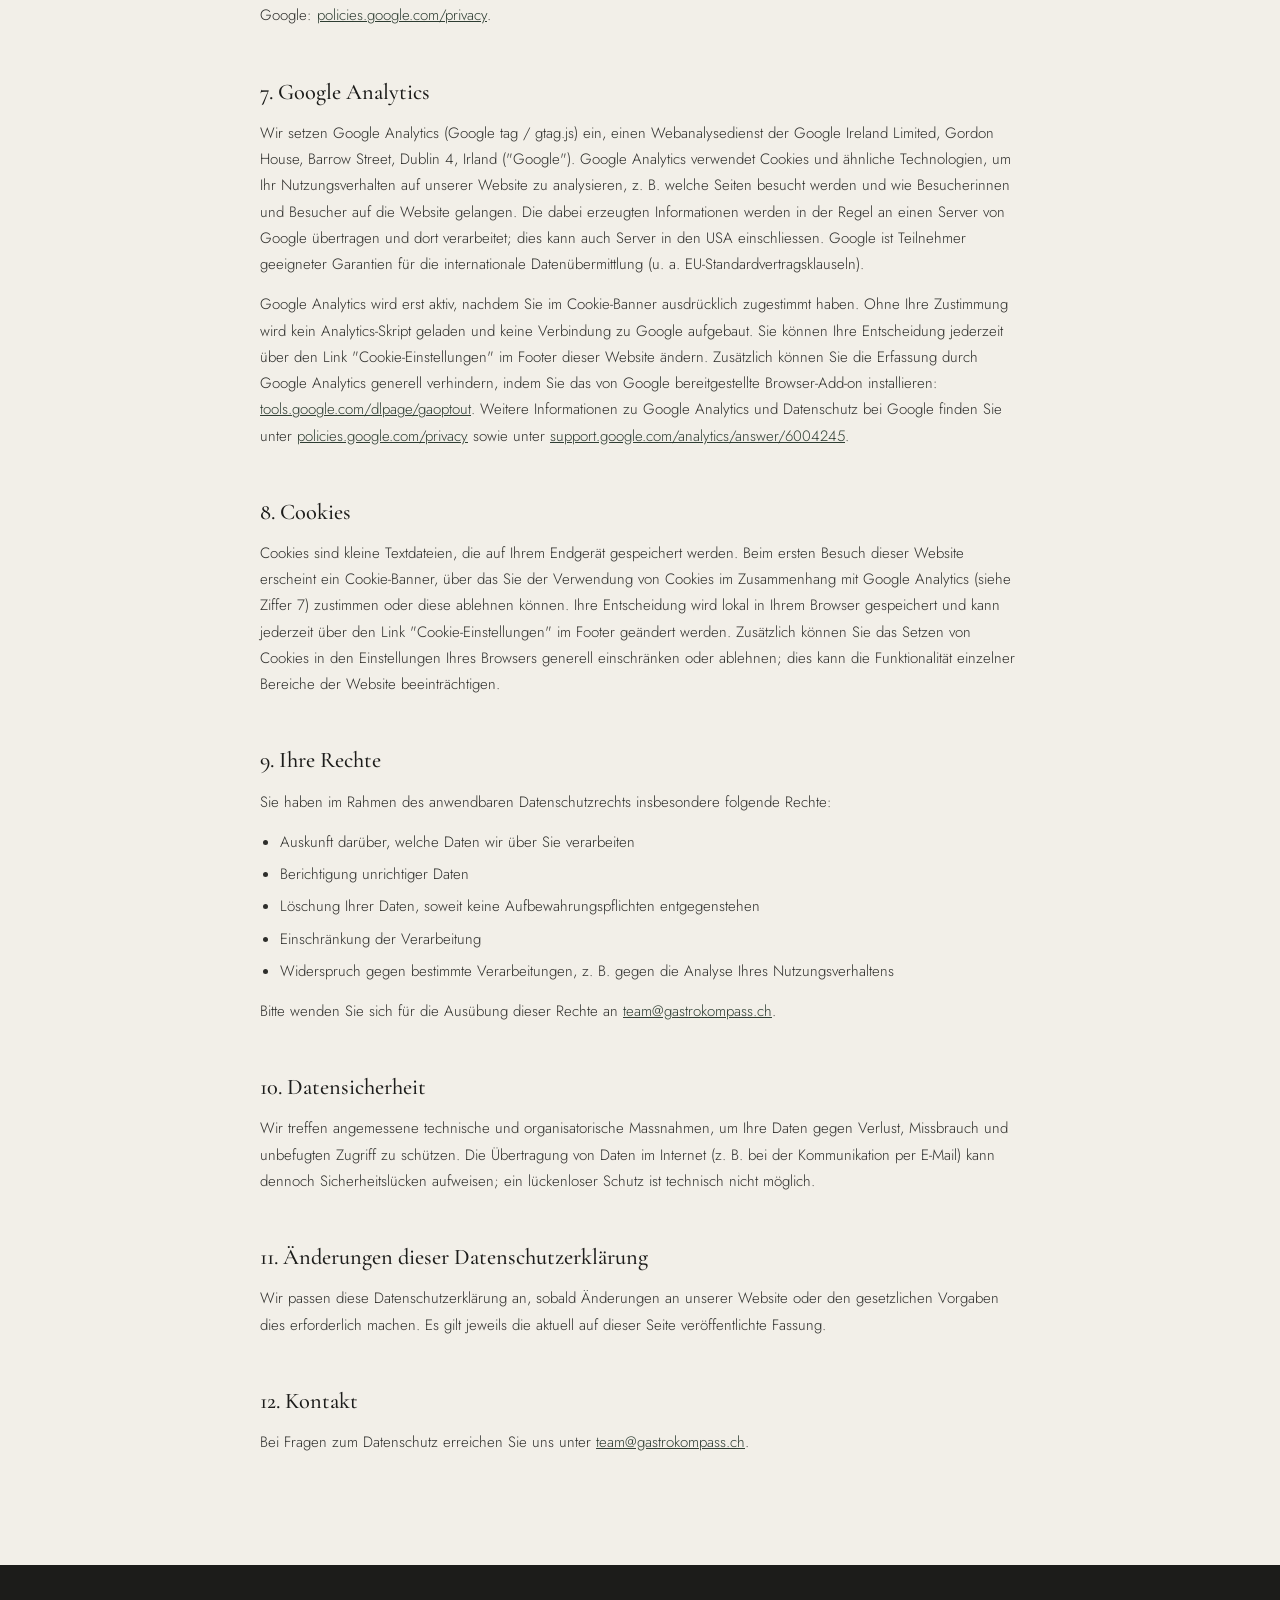
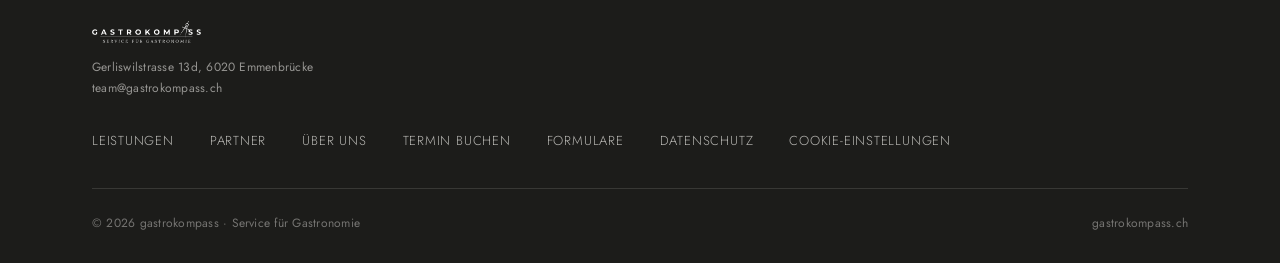
==== commit 5c10e6b5: "Mailversand auf eigenes hosttech-Postfach statt Google Workspace umstellen - send-mail.php und confi" ====
--- a/datenschutz.html
+++ b/datenschutz.html
@@ -83,9 +83,9 @@
       <p>
         Wenn Sie unser Kontaktformular nutzen, verarbeiten wir die von Ihnen eingegebenen Daten
         (Name, E-Mail-Adresse, optional Betrieb und Telefonnummer, sowie Ihre Nachricht), um Ihre
-        Anfrage zu bearbeiten und zu beantworten. Der Versand erfolgt über unser
-        Google-Workspace-Postfach (Anbieter: Google Ireland Limited bzw. Google LLC). Ihre Angaben
-        werden ausschliesslich zur Bearbeitung Ihrer Anfrage verwendet und nicht an Dritte
+        Anfrage zu bearbeiten und zu beantworten. Der Versand erfolgt über unser eigenes
+        E-Mail-Postfach, gehostet bei unserem Schweizer Hosting-Anbieter hosttech GmbH. Ihre
+        Angaben werden ausschliesslich zur Bearbeitung Ihrer Anfrage verwendet und nicht an Dritte
         weitergegeben, die nicht an der Bearbeitung beteiligt sind. Zusätzlich enthält das
         Formular ein unsichtbares Feld sowie eine technische Zeitprüfung, die ausschliesslich der
         Abwehr automatisierter Spam-Zusendungen dienen.
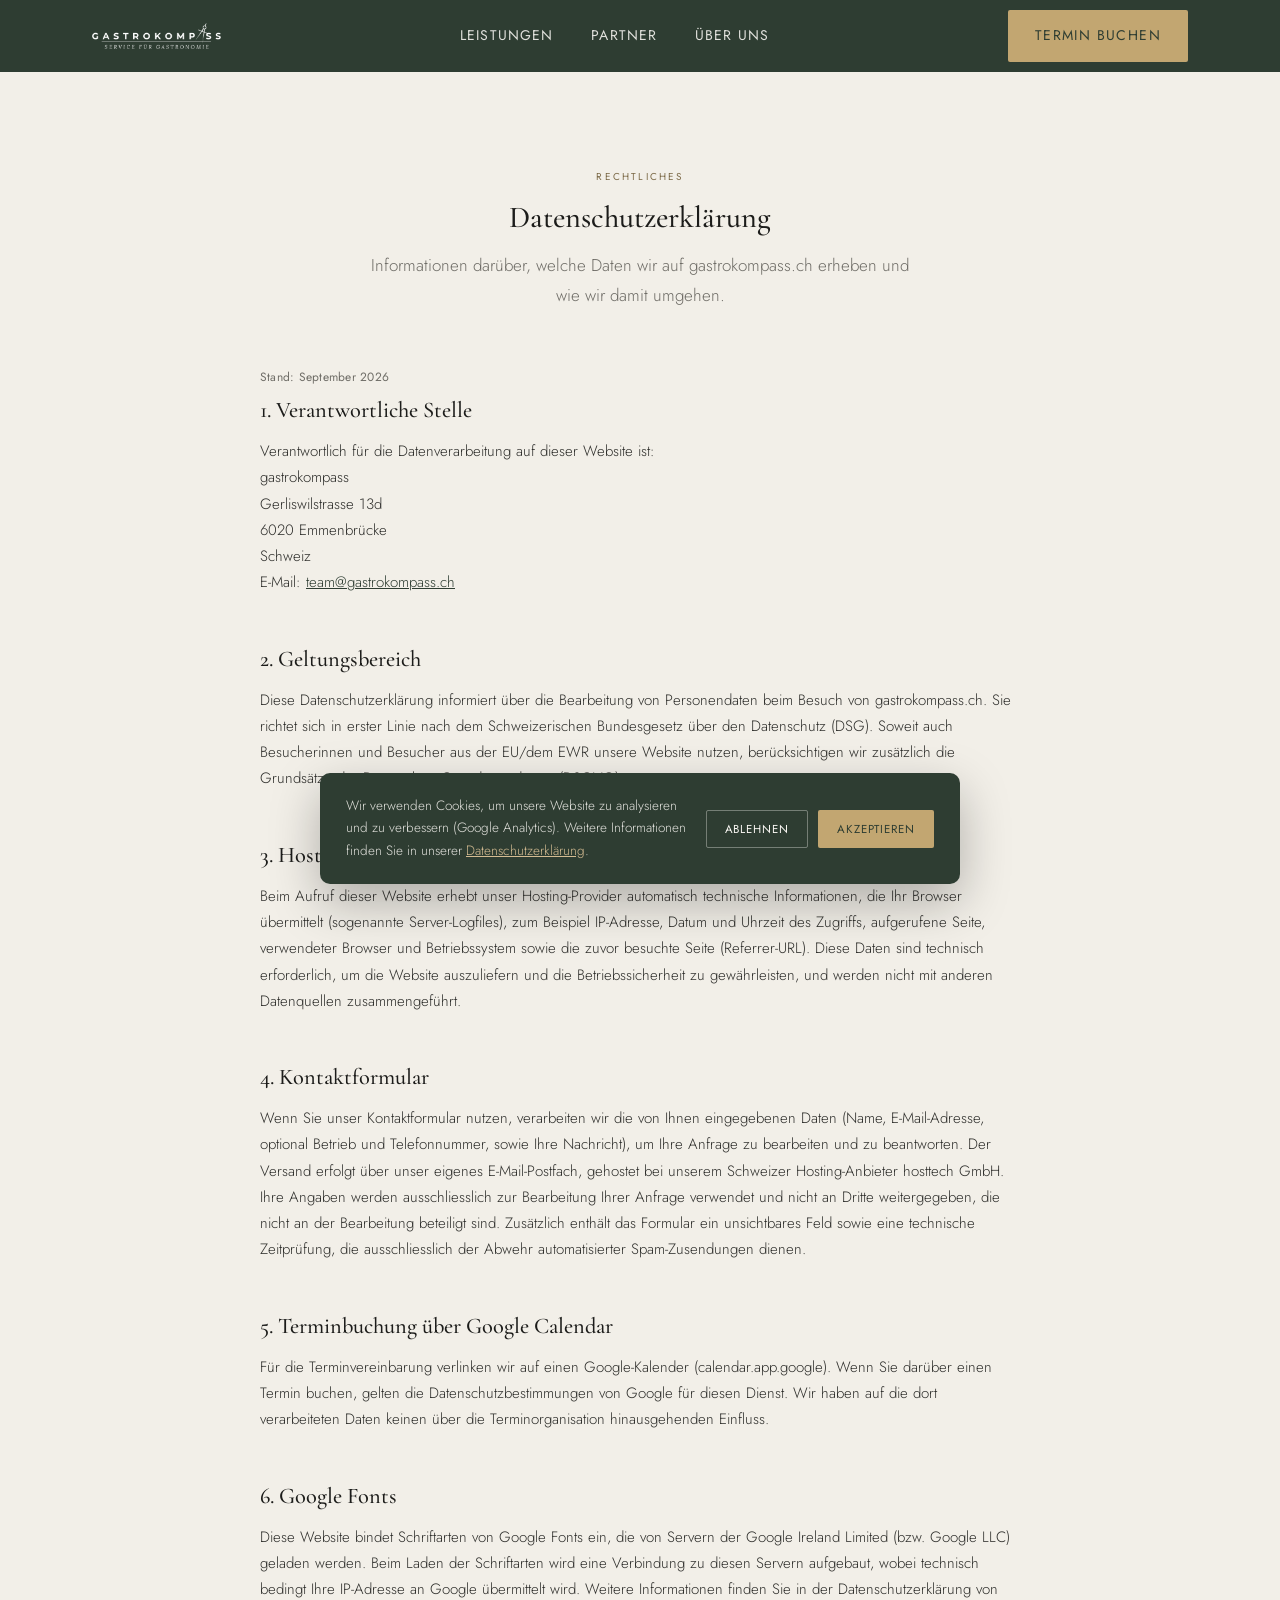
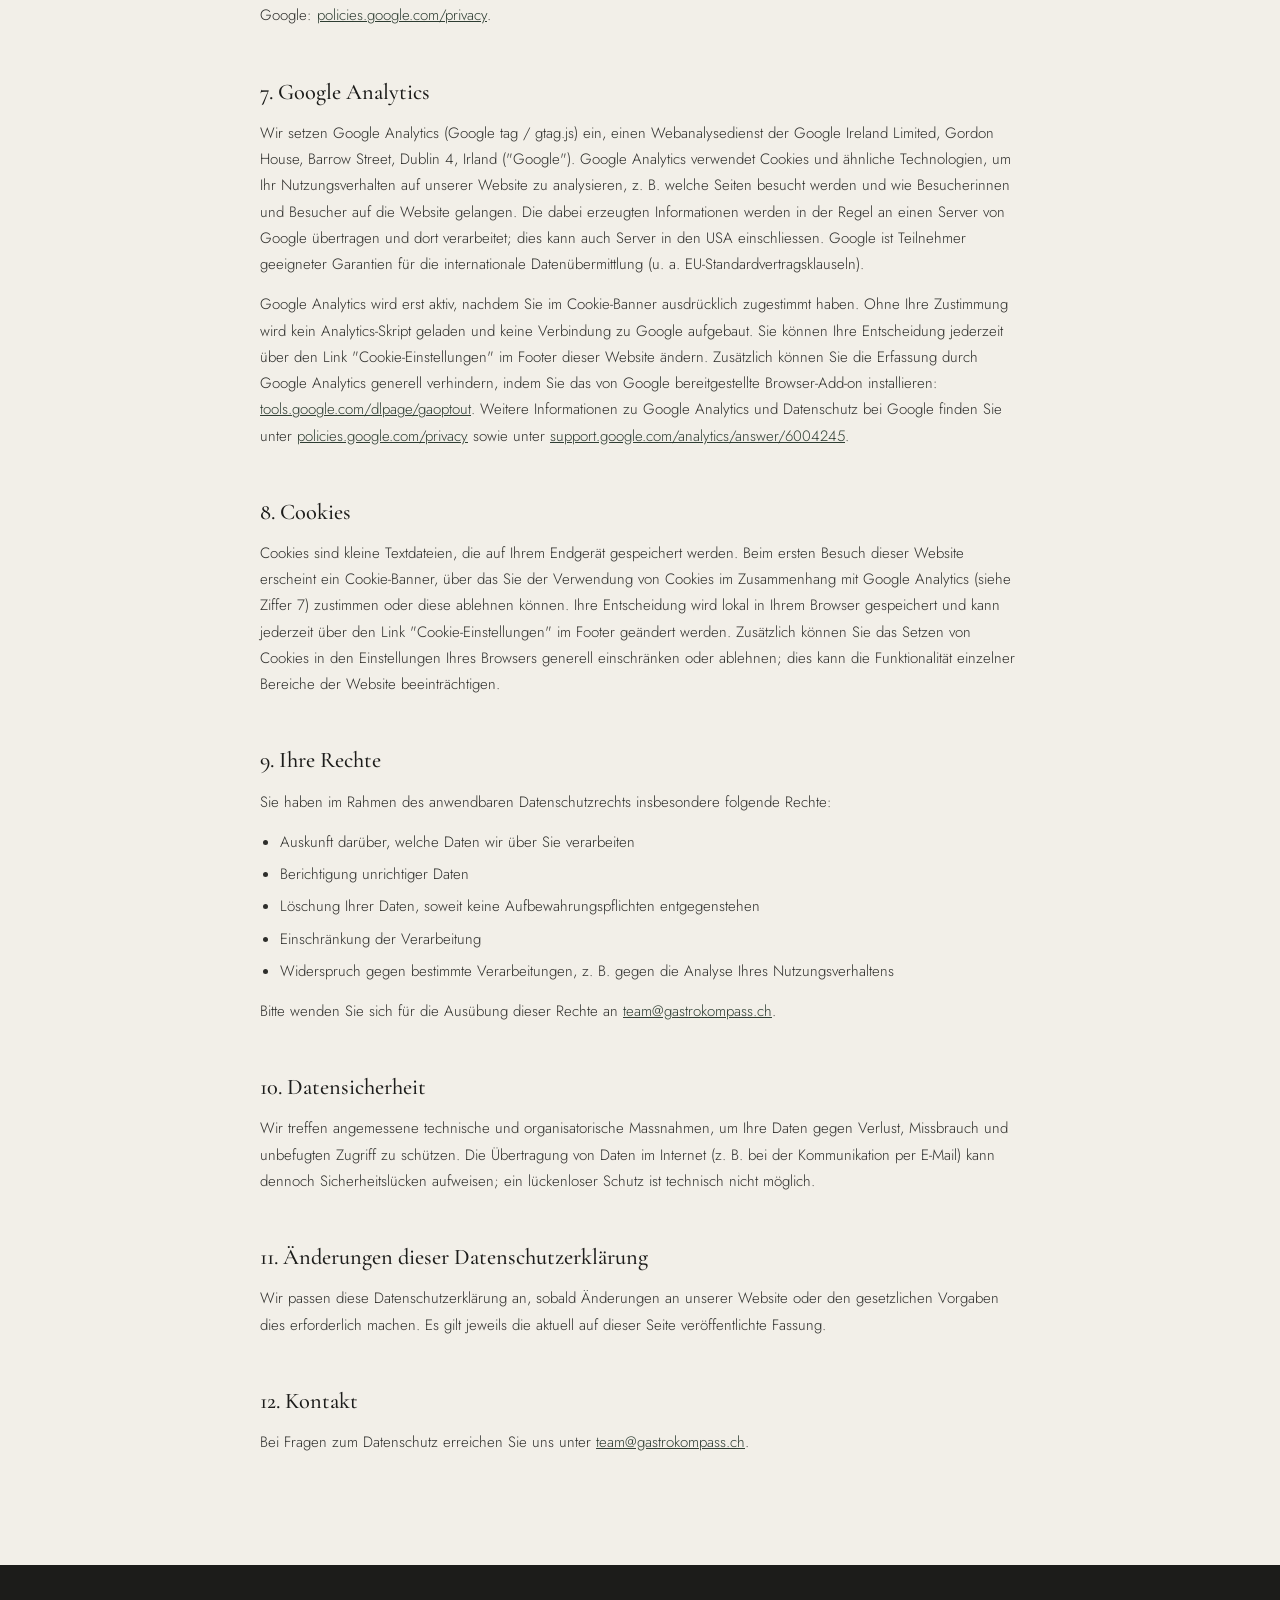
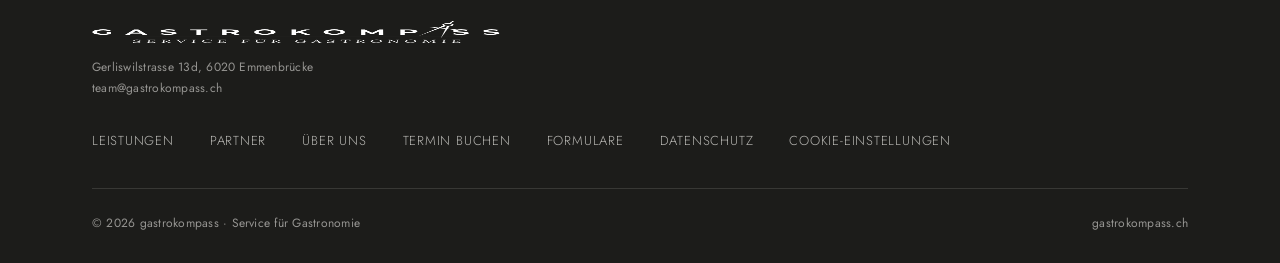
==== commit b89c6bf8: "Lighthouse-Feedback umsetzen: Kontrast, Formular-Label, Bild-CLS - Neue Textvariante --accent-text (" ====
--- a/datenschutz.html
+++ b/datenschutz.html
@@ -18,7 +18,7 @@
 
 <header>
   <div class="wrap nav-inner">
-    <a href="index.html" class="logo-link"><img src="img/logo.png" alt="gastrokompass"></a>
+    <a href="index.html" class="logo-link"><img src="img/logo.png" alt="gastrokompass" width="408" height="82"></a>
     <nav class="primary-nav">
       <a class="nav-link" href="index.html#leistungen">Leistungen</a>
       <a class="nav-link" href="index.html#partner">Partner</a>
@@ -187,7 +187,7 @@
   <div class="wrap">
     <div class="footer-top">
       <div class="footer-col">
-        <div class="footer-logo"><img src="img/logo.png" alt="gastrokompass"></div>
+        <div class="footer-logo"><img src="img/logo.png" alt="gastrokompass" width="408" height="82"></div>
         <p class="caption">Gerliswilstrasse 13d, 6020 Emmenbrücke<br>team@gastrokompass.ch</p>
       </div>
       <nav class="footer-nav">
--- a/css/base.css
+++ b/css/base.css
@@ -9,10 +9,11 @@
   --primary-light:#EEF2EE;
   --accent:#C2A671;
   --accent-light:#D4BC92;
+  --accent-text:#7C6A48; /* dunklere Gold-Variante für Fliesstext, erfüllt WCAG-Kontrast auf hellem Grund */
   --accent-surface:#F7F0E4;
   --black:#1C1C1A;
   --black-soft:#2E2E2B;
-  --gray-mid:#8A8880;
+  --gray-mid:#6F6D67;
   --gray-light:#E8E5DE;
   --white-warm:#F2EFE8;
   --white-pure:#FAF8F4;
@@ -52,7 +53,7 @@
   font-size:10px;
   letter-spacing:0.22em;
   text-transform:uppercase;
-  color:var(--accent);
+  color:var(--accent-text);
 }
 .display{
   font-family:var(--font-display);
@@ -254,4 +255,4 @@
   gap:10px;
   padding-top:24px;
 }
-.footer-bottom .caption{ color:rgba(250,248,244,0.4); }
+.footer-bottom .caption{ color:rgba(250,248,244,0.55); }
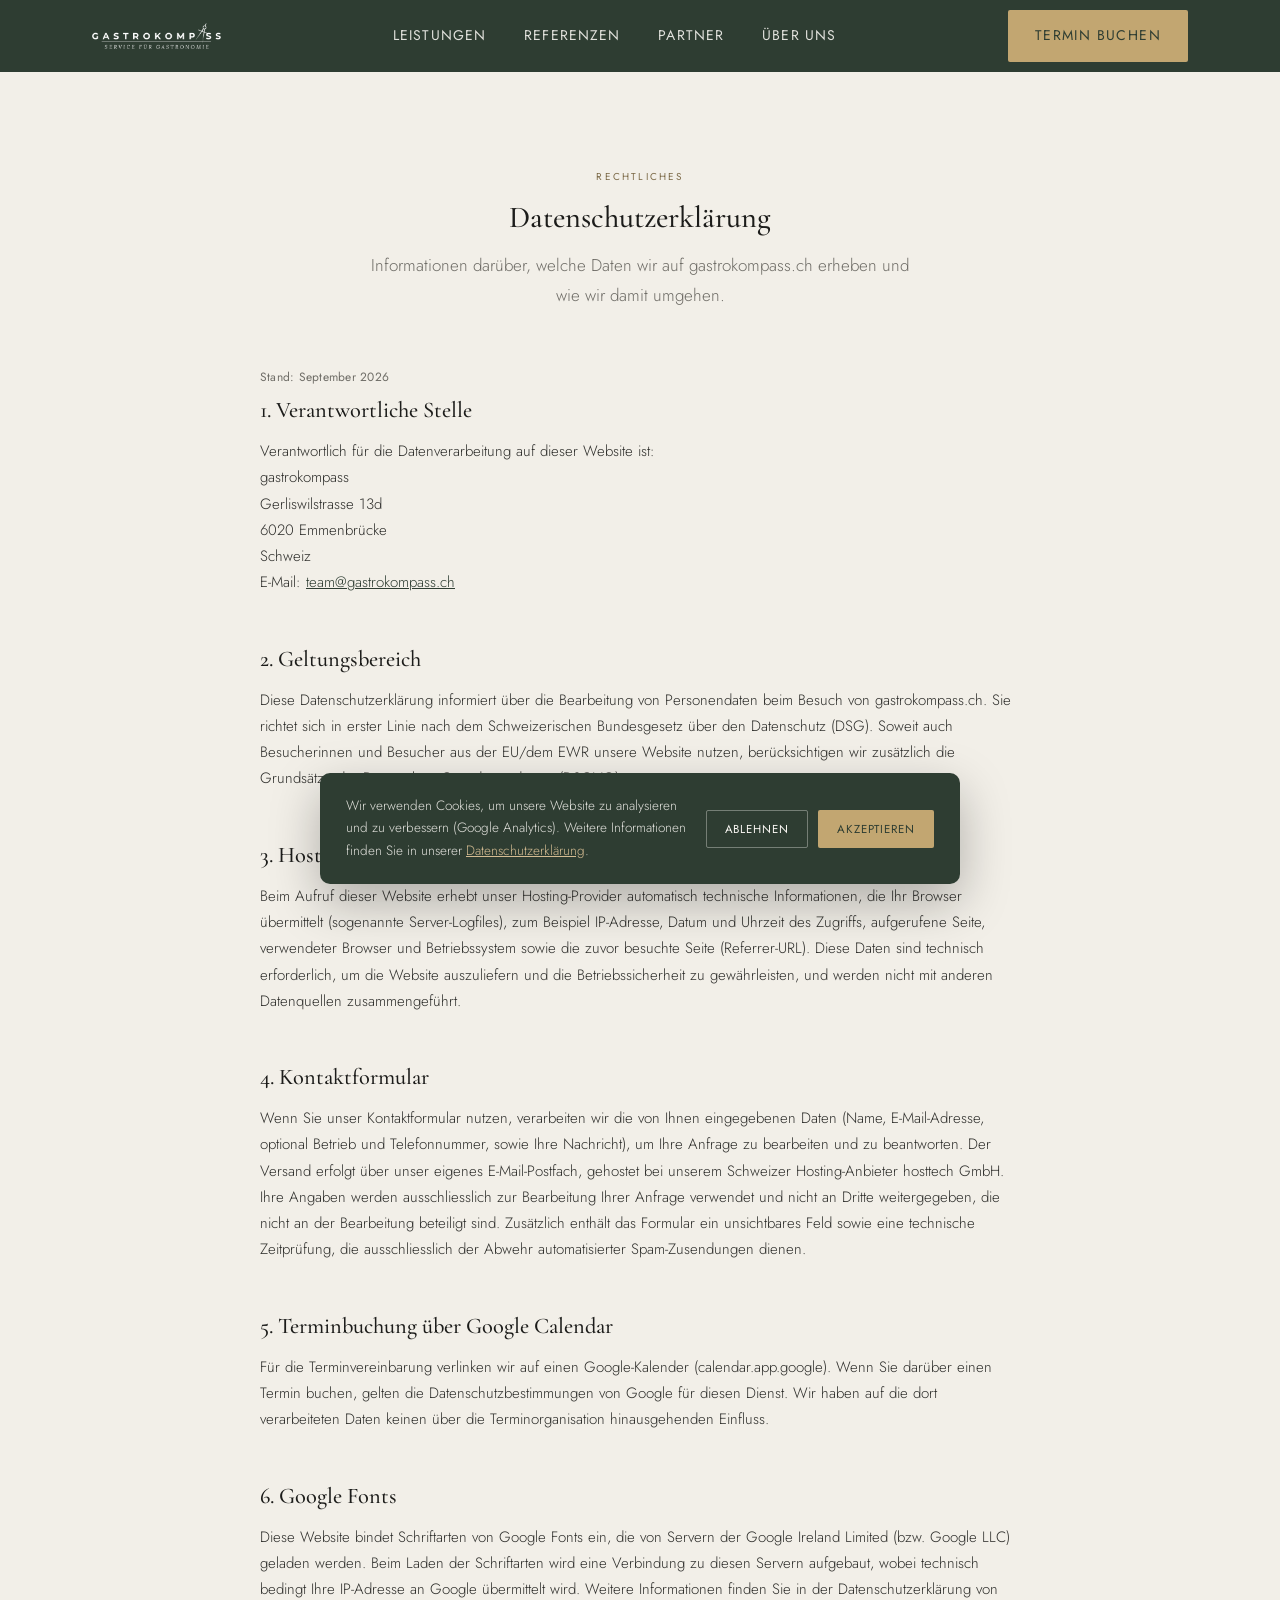
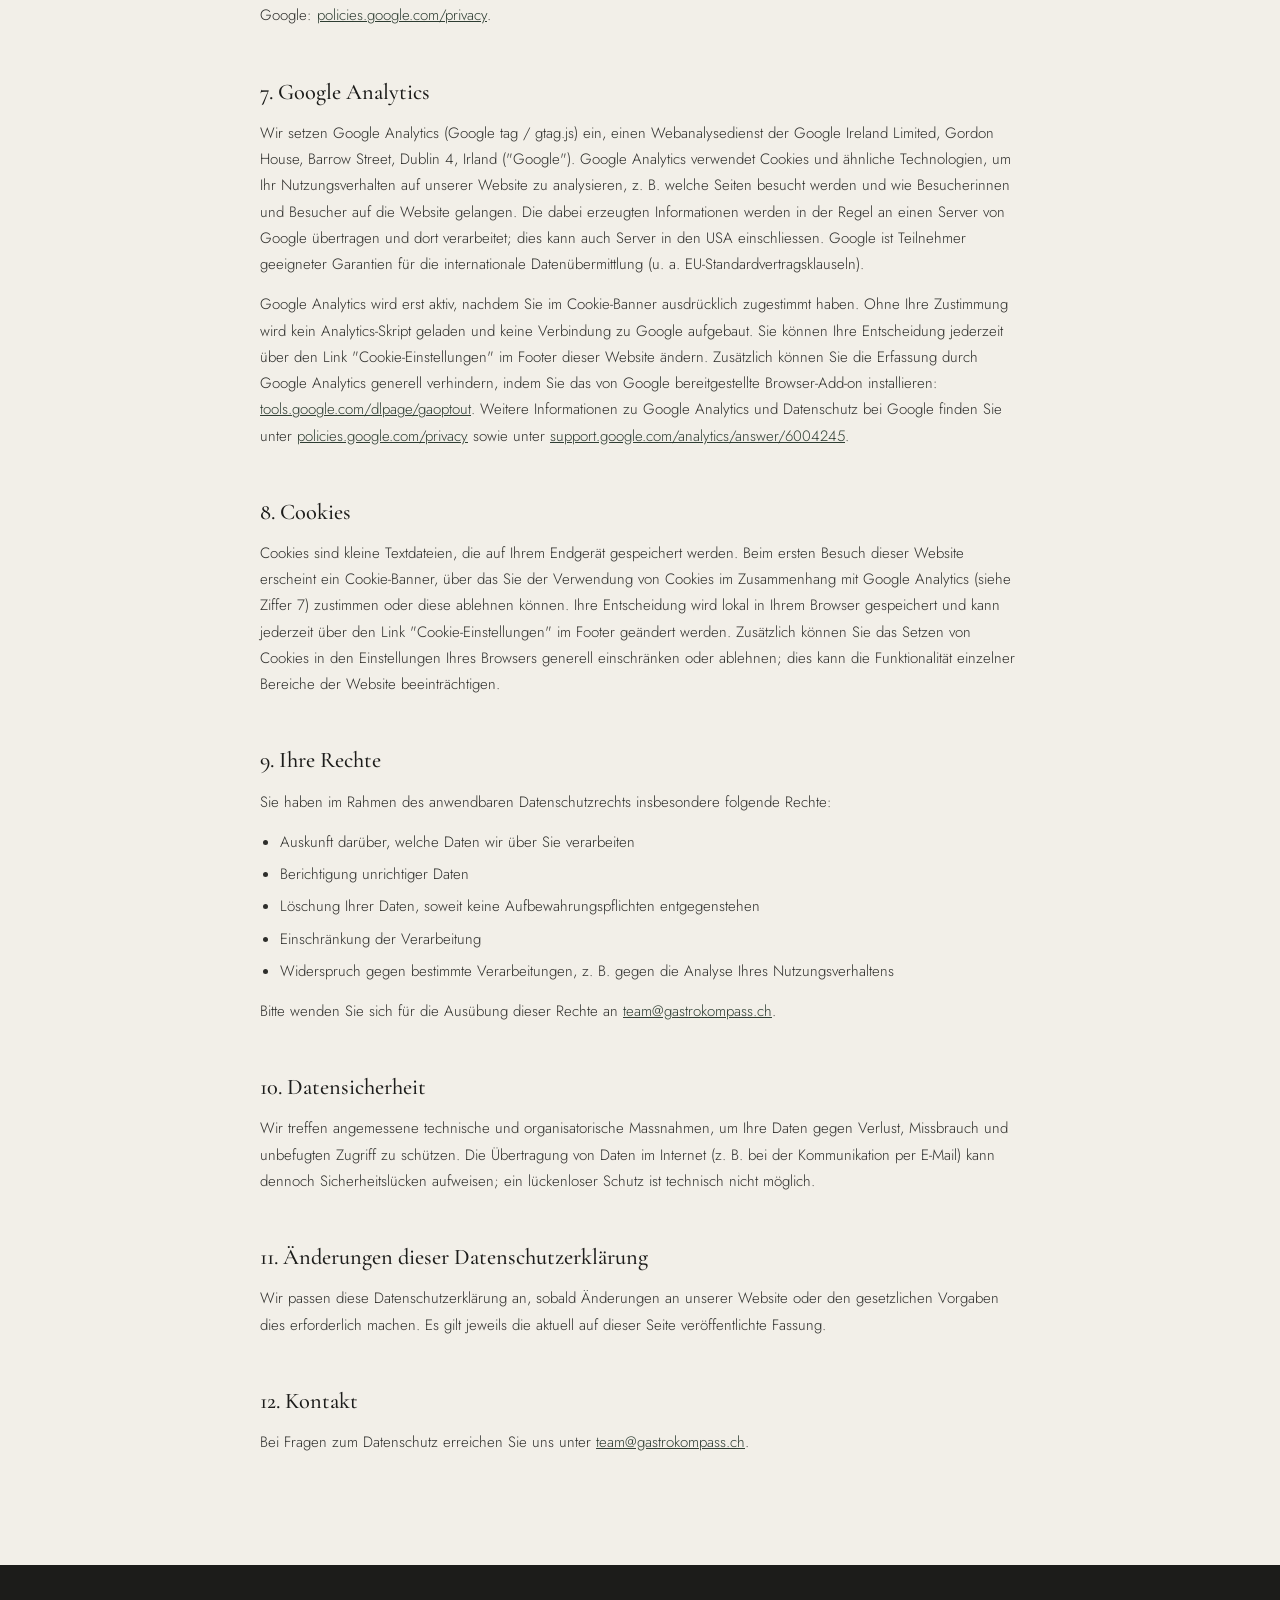
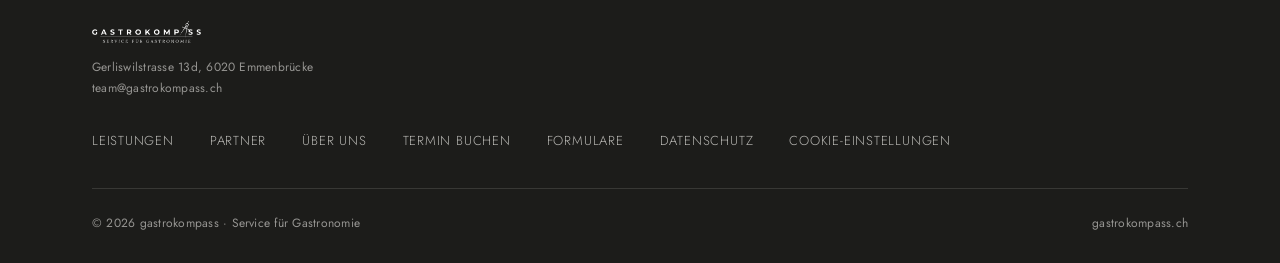
==== commit b98ccb14: "Referenzen-Sektion für Website-Projekte hinzufügen - Neue Sektion "Websites, die wir gebaut haben" m" ====
--- a/datenschutz.html
+++ b/datenschutz.html
@@ -21,6 +21,7 @@
     <a href="index.html" class="logo-link"><img src="img/logo.png" alt="gastrokompass" width="408" height="82"></a>
     <nav class="primary-nav">
       <a class="nav-link" href="index.html#leistungen">Leistungen</a>
+      <a class="nav-link" href="index.html#referenzen-web">Referenzen</a>
       <a class="nav-link" href="index.html#partner">Partner</a>
       <a class="nav-link" href="index.html#ueber-uns">Über uns</a>
     </nav>
@@ -33,6 +34,7 @@
   </div>
   <div class="mobile-panel" id="mobilePanel">
     <a href="index.html#leistungen">Leistungen</a>
+    <a href="index.html#referenzen-web">Referenzen</a>
     <a href="index.html#partner">Partner</a>
     <a href="index.html#ueber-uns">Über uns</a>
     <a href="index.html#termin">Termin buchen</a>
--- a/css/base.css
+++ b/css/base.css
@@ -237,7 +237,7 @@
   padding-bottom:36px;
   border-bottom:1px solid rgba(250,248,244,0.12);
 }
-.footer-logo img{ height:22px; filter:brightness(0) invert(1); margin-bottom:14px; }
+.footer-logo img{ height:22px; width:auto; filter:brightness(0) invert(1); margin-bottom:14px; }
 .footer-col .caption{ color:rgba(250,248,244,0.55); }
 .footer-nav{ display:flex; gap:36px; flex-wrap:wrap; }
 .footer-nav a{
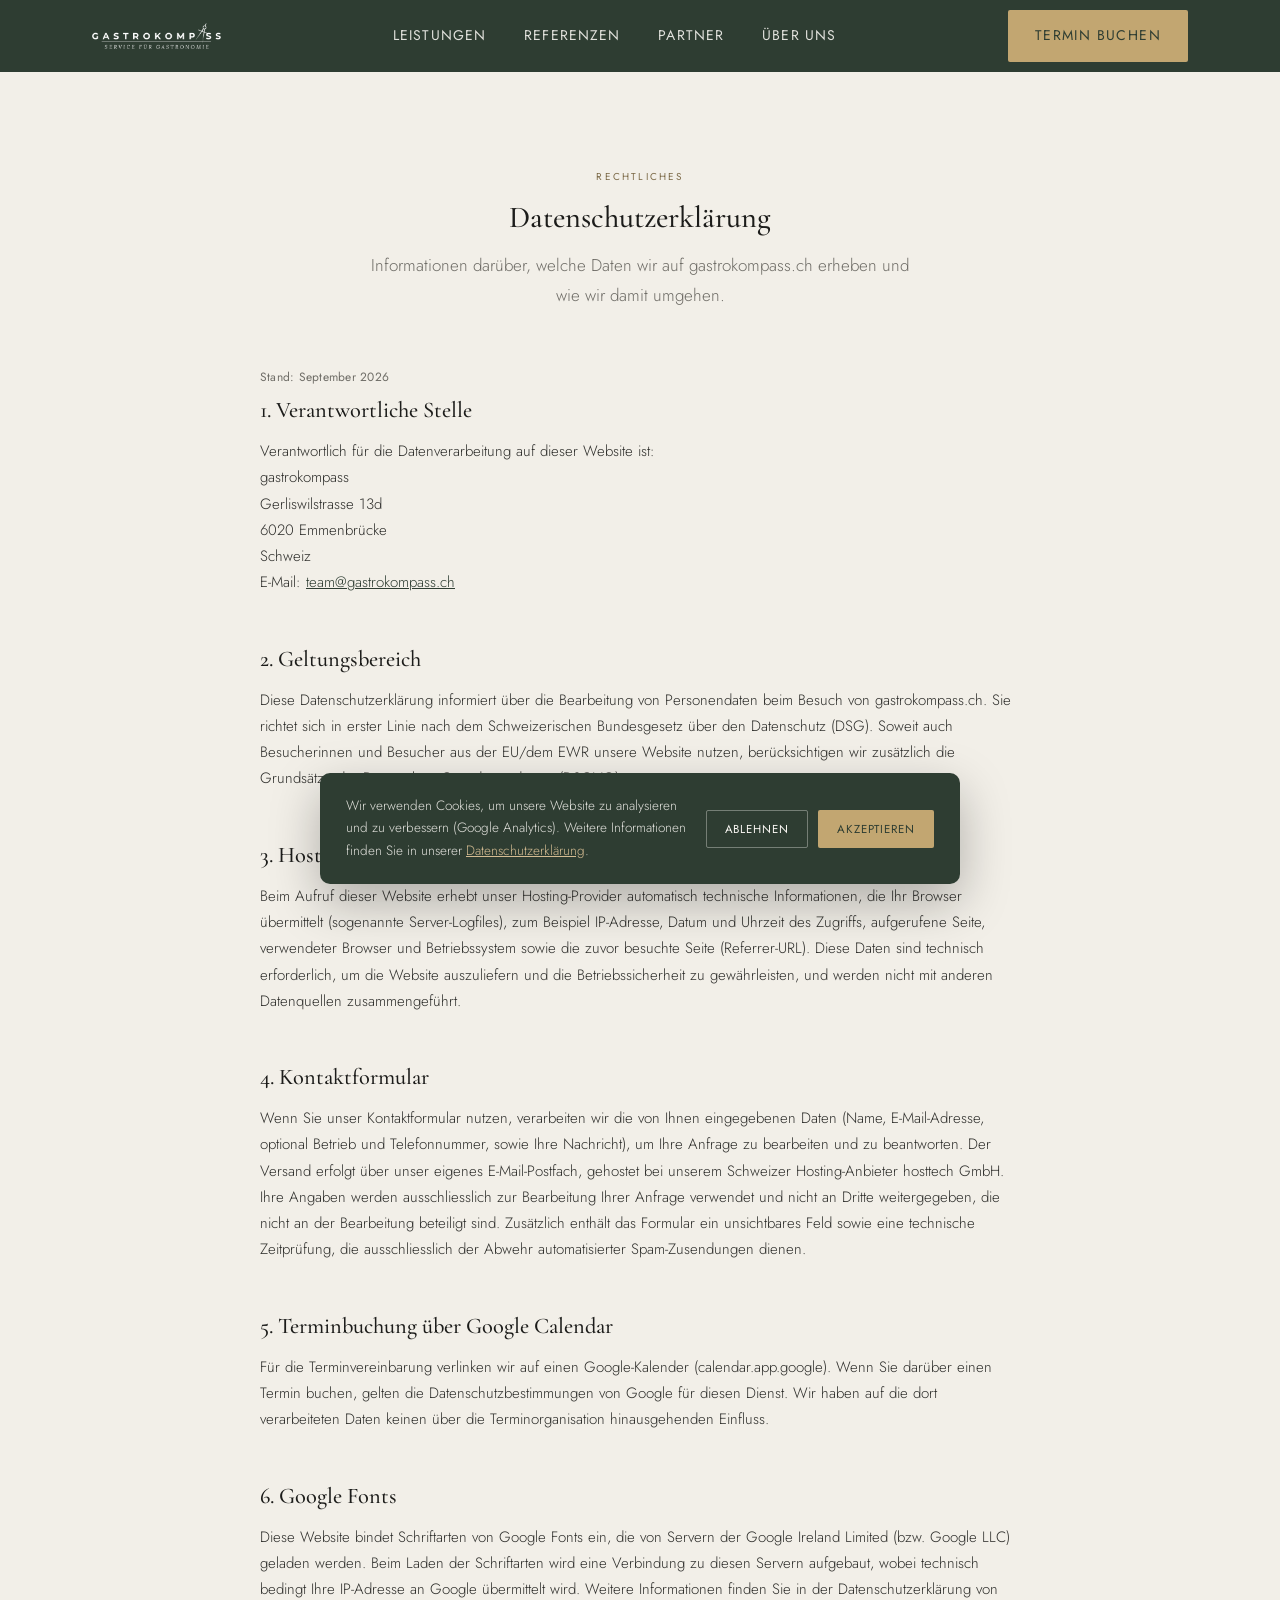
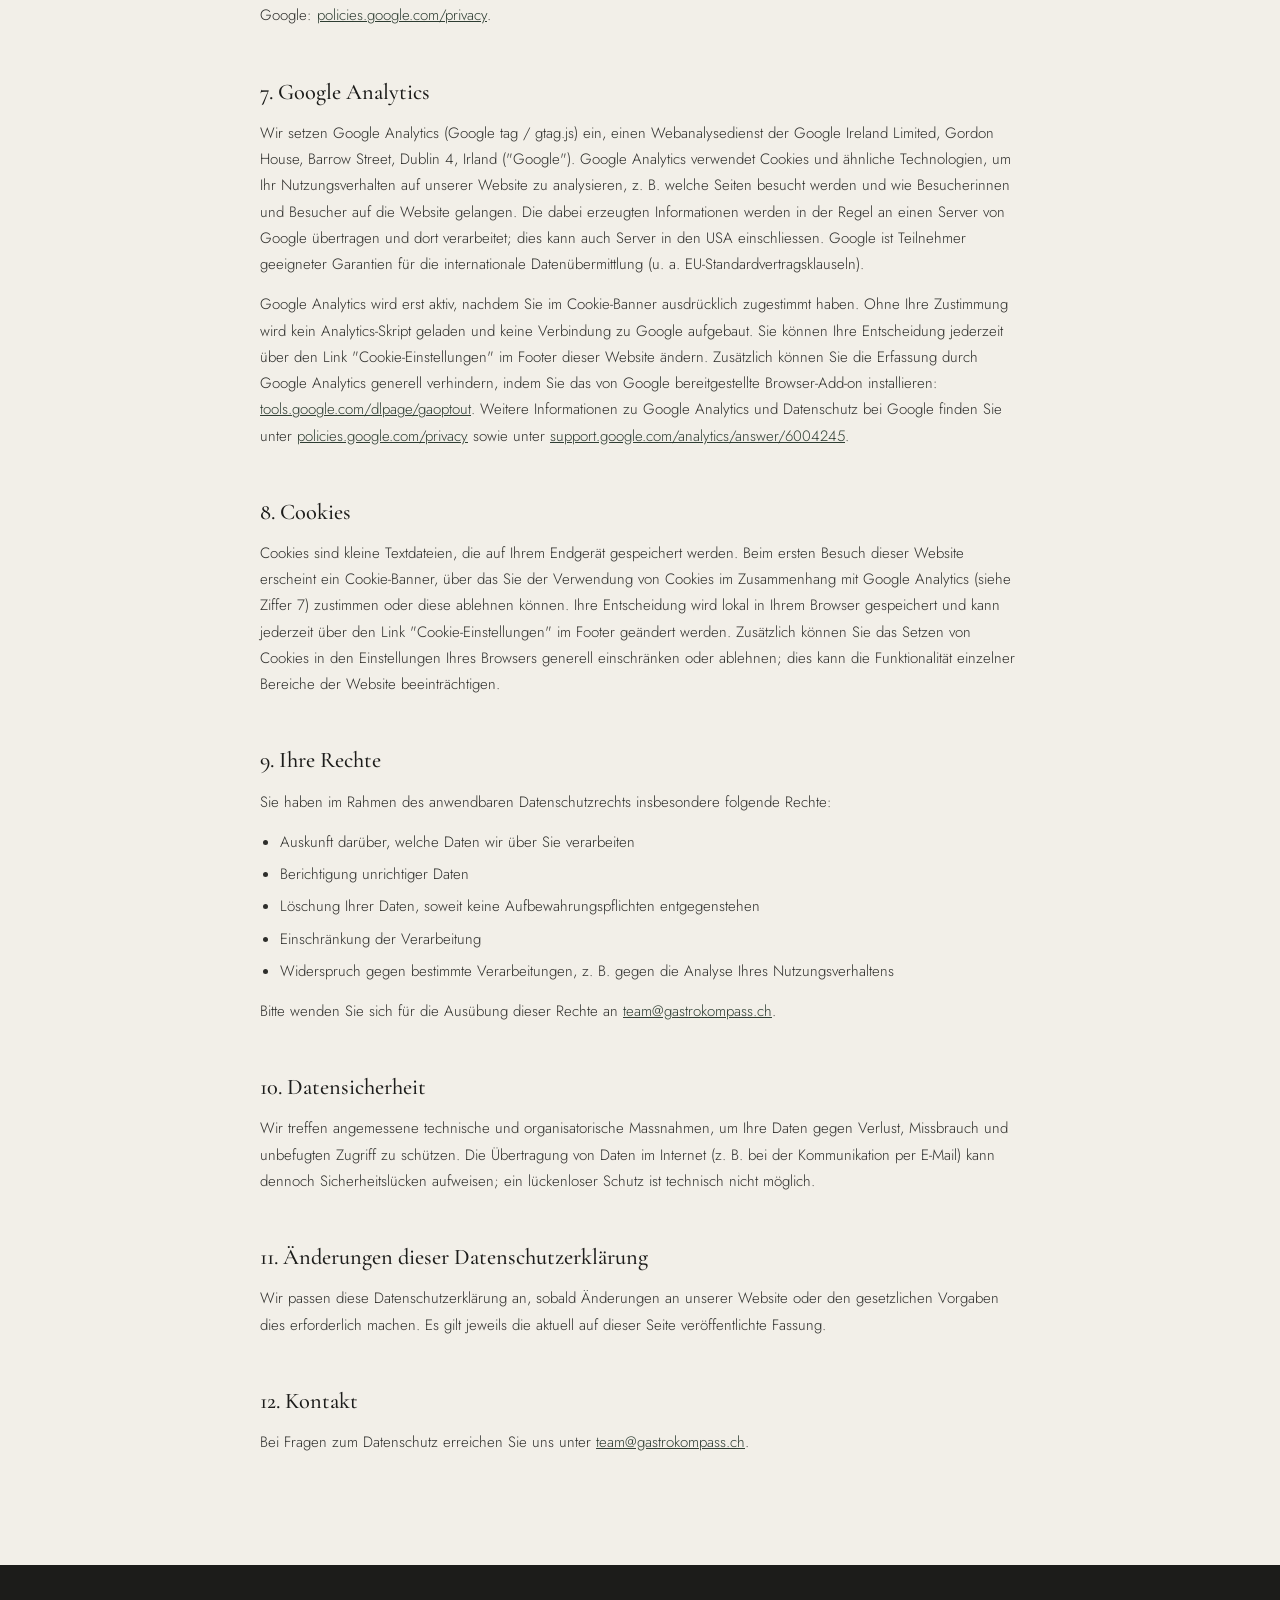
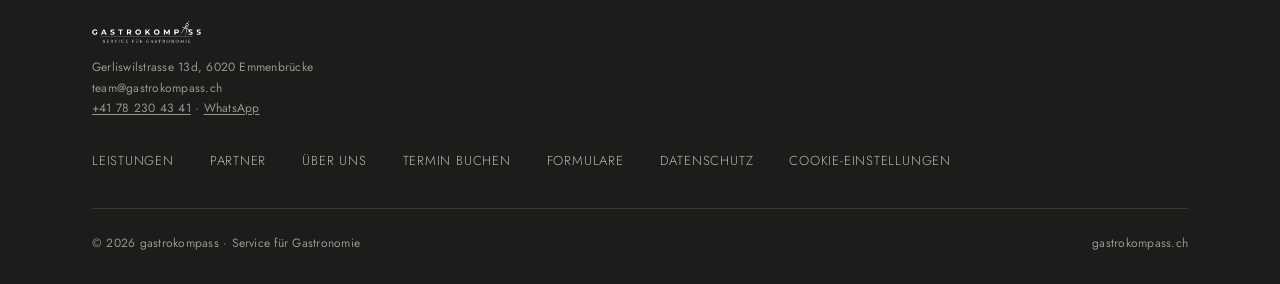
==== commit a17488b3: "Telefon- und WhatsApp-Links ergänzen - Klick-zum-Anrufen (tel:+41782304341) und WhatsApp-Chat-Link  " ====
--- a/datenschutz.html
+++ b/datenschutz.html
@@ -190,7 +190,7 @@
     <div class="footer-top">
       <div class="footer-col">
         <div class="footer-logo"><img src="img/logo.png" alt="gastrokompass" width="408" height="82"></div>
-        <p class="caption">Gerliswilstrasse 13d, 6020 Emmenbrücke<br>team@gastrokompass.ch</p>
+        <p class="caption">Gerliswilstrasse 13d, 6020 Emmenbrücke<br>team@gastrokompass.ch<br><a href="tel:+41782304341">+41 78 230 43 41</a> · <a href="https://wa.me/41782304341" target="_blank" rel="noopener">WhatsApp</a></p>
       </div>
       <nav class="footer-nav">
         <a href="index.html#leistungen">Leistungen</a>
--- a/css/base.css
+++ b/css/base.css
@@ -239,6 +239,8 @@
 }
 .footer-logo img{ height:22px; width:auto; filter:brightness(0) invert(1); margin-bottom:14px; }
 .footer-col .caption{ color:rgba(250,248,244,0.55); }
+.footer-col .caption a{ text-decoration:underline; text-underline-offset:2px; }
+.footer-col .caption a:hover{ color:var(--accent-light); }
 .footer-nav{ display:flex; gap:36px; flex-wrap:wrap; }
 .footer-nav a{
   font-family:var(--font-body);
